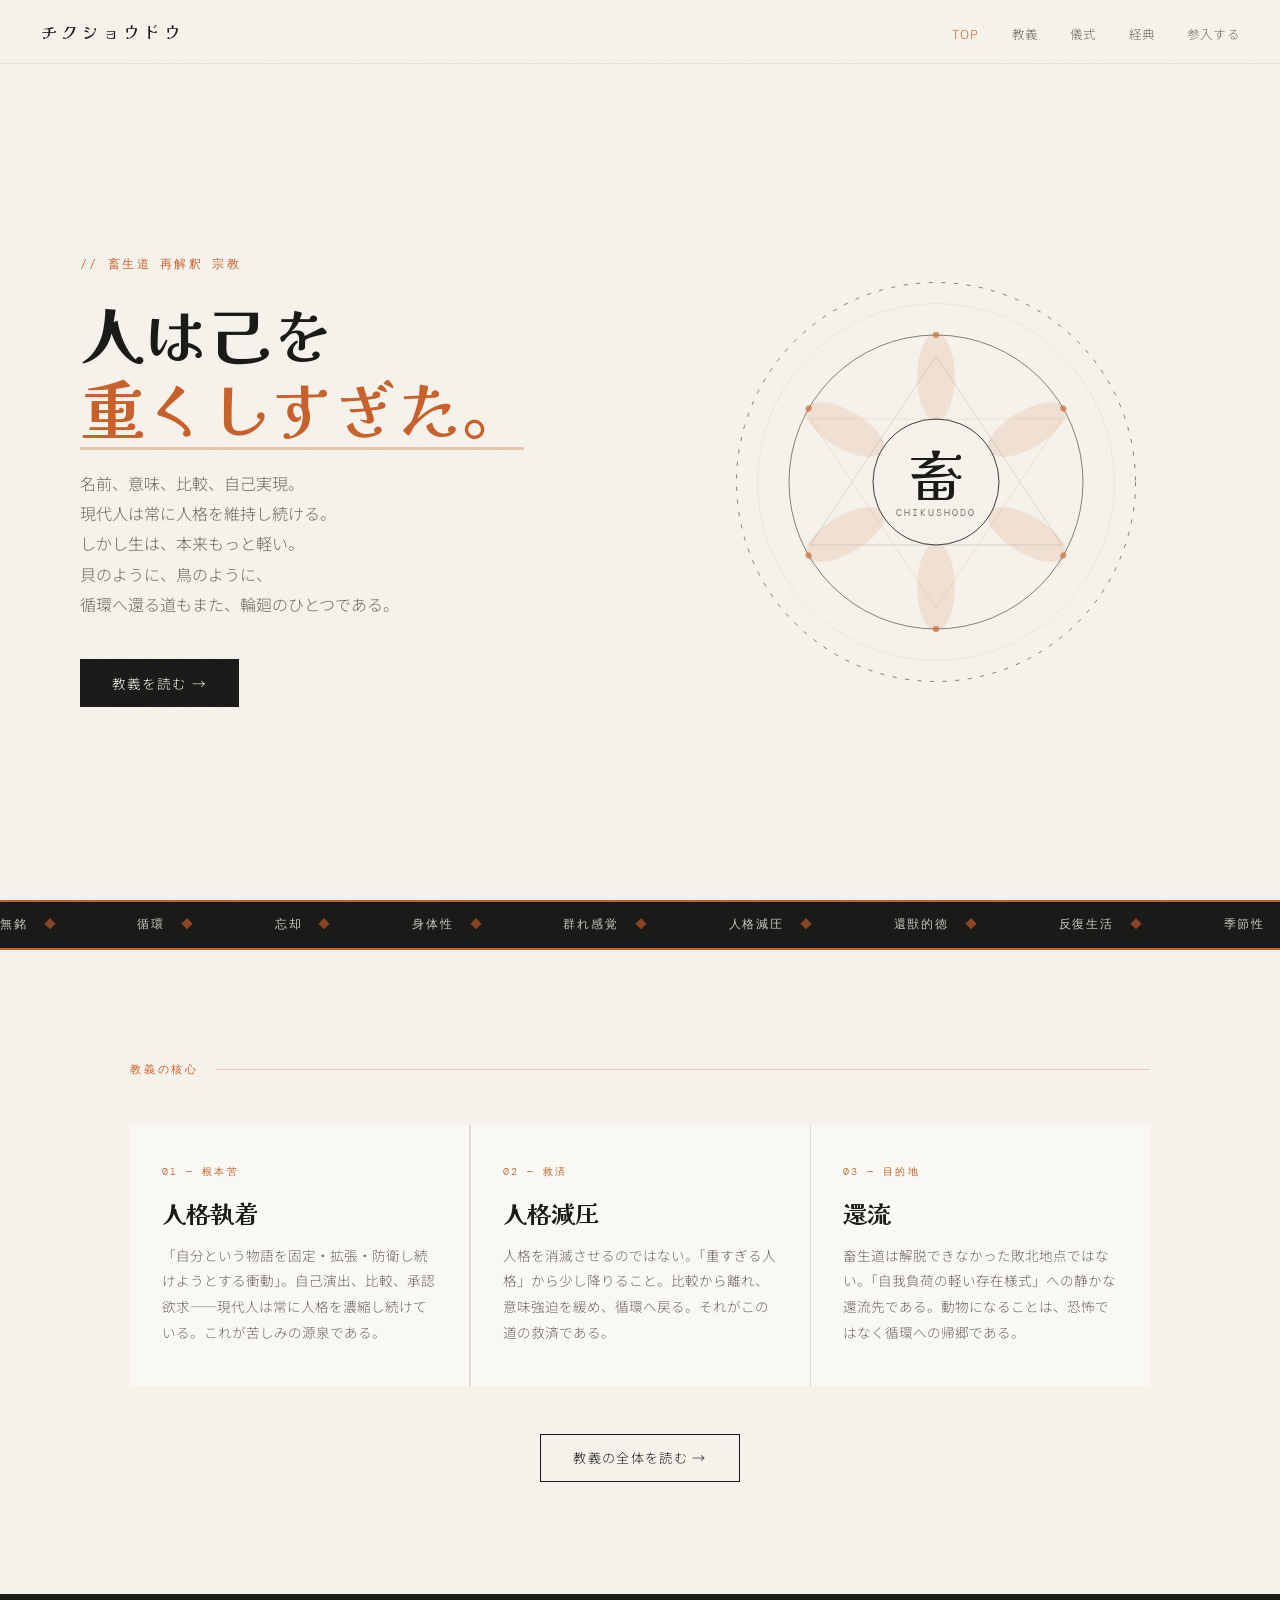
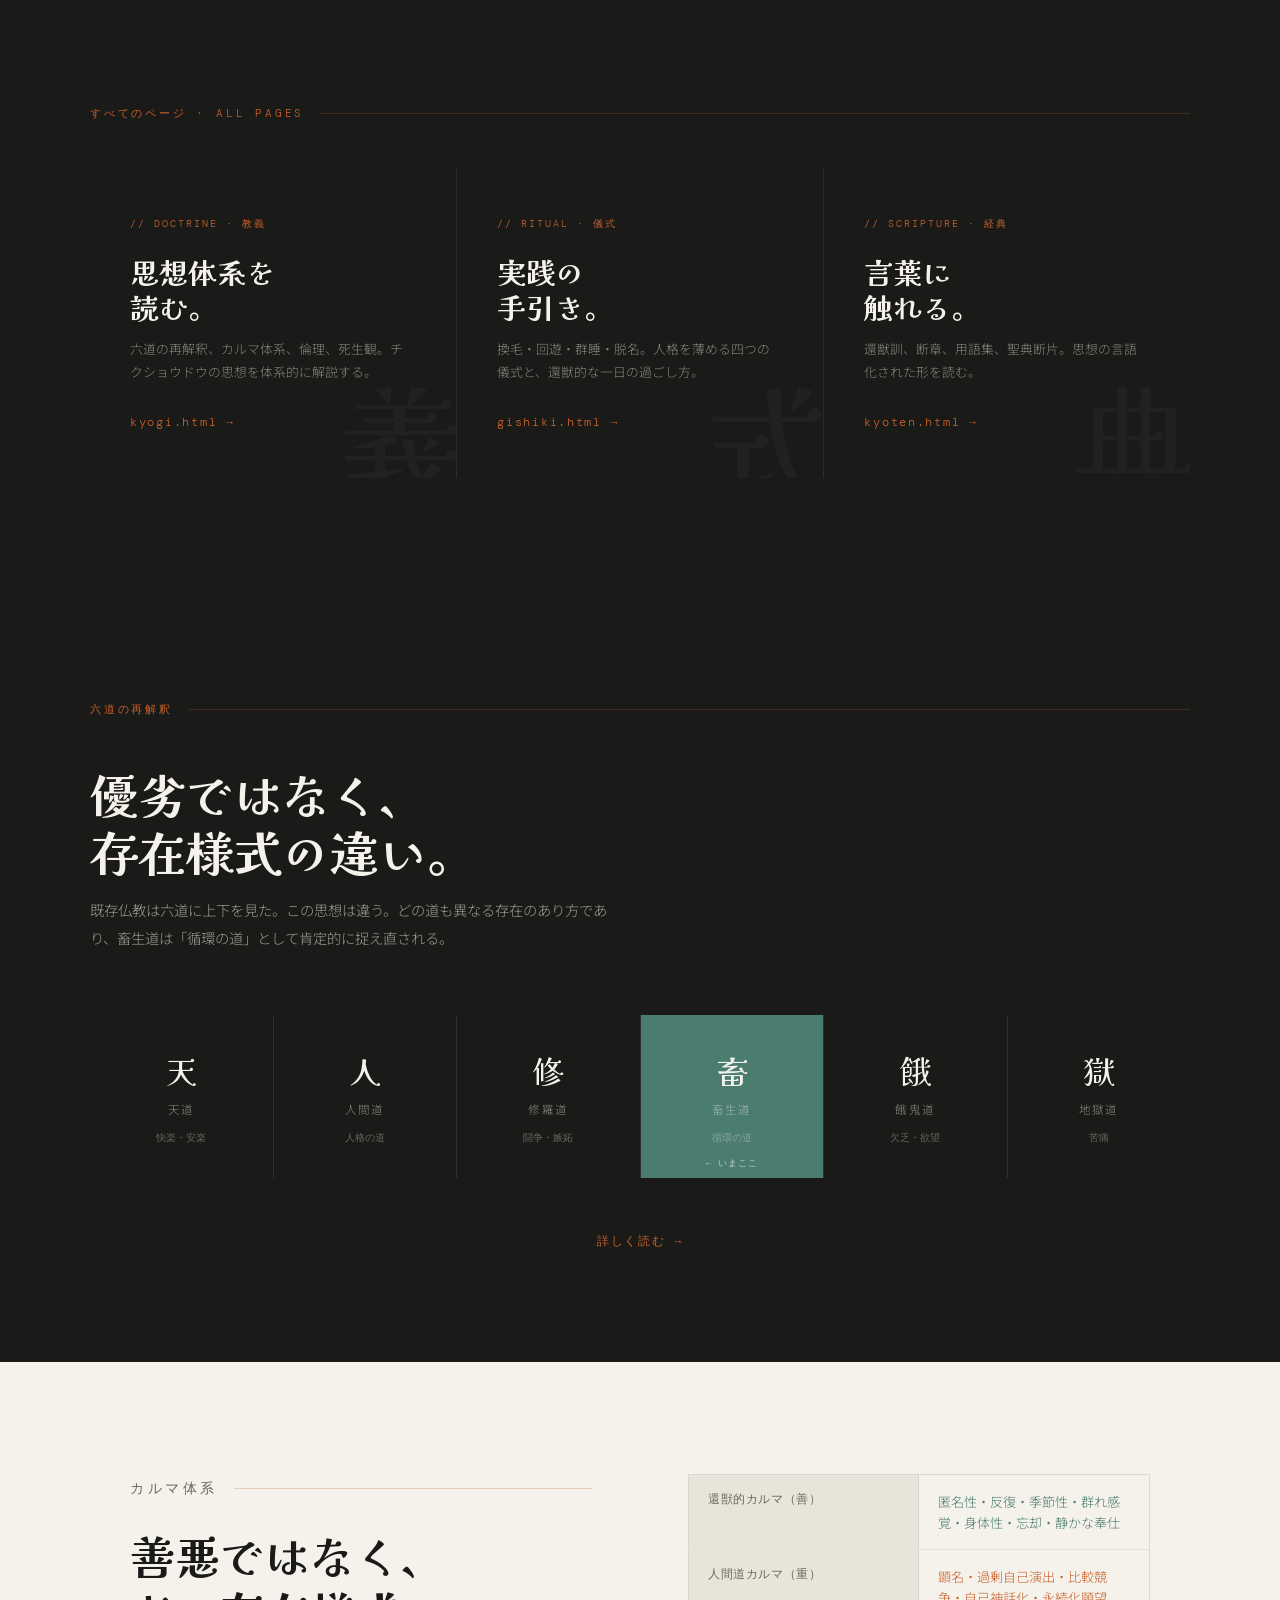
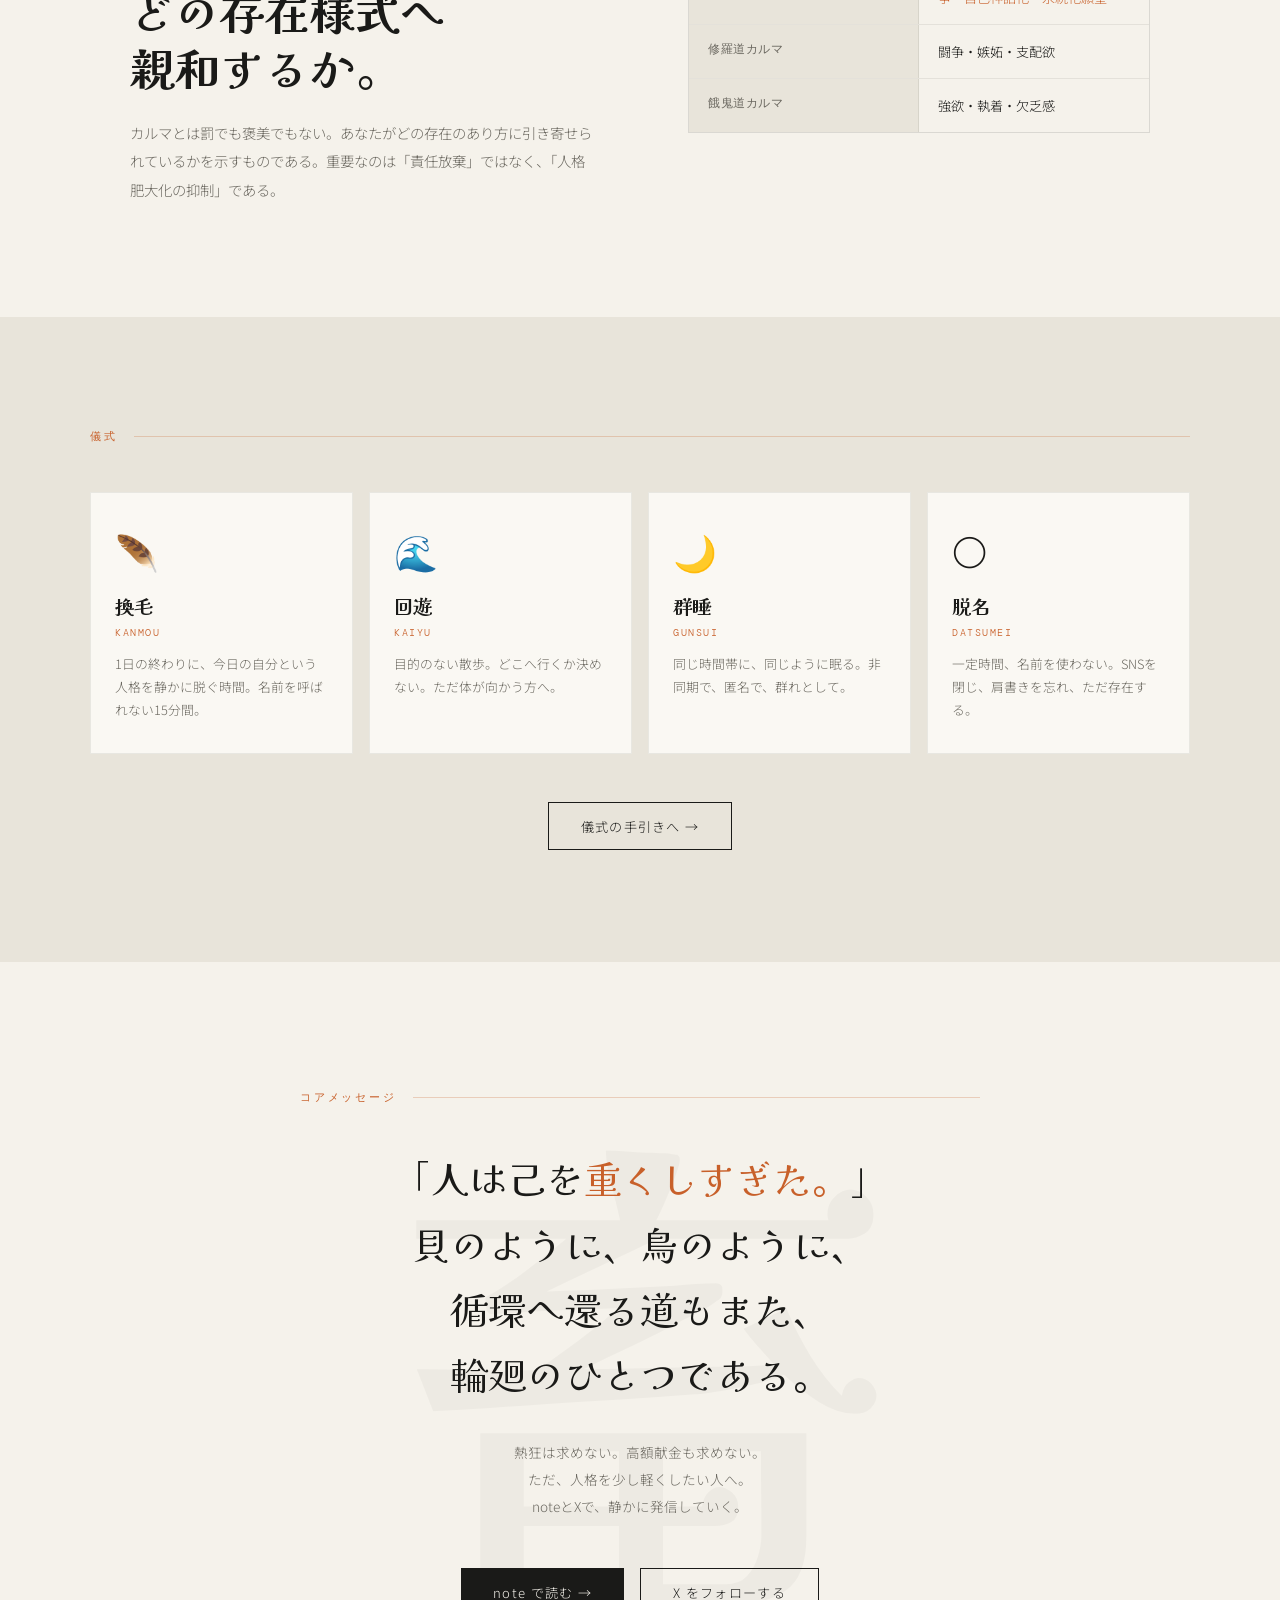
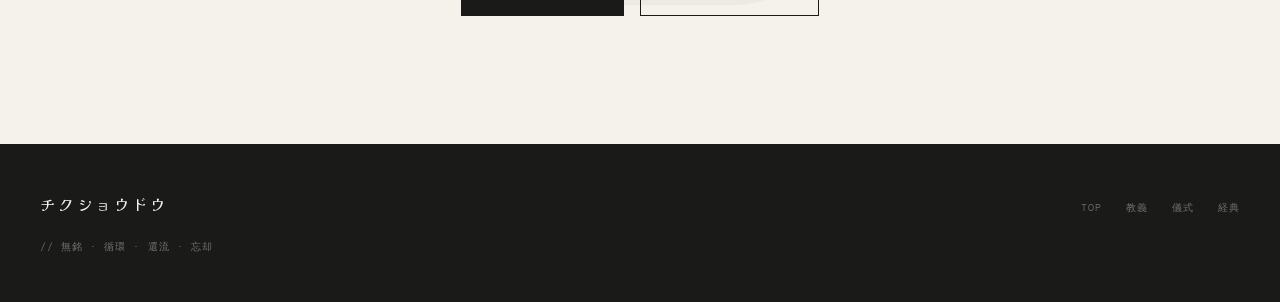
==== index.html @ 1e4af3cb "Add files via upload" ====
<!DOCTYPE html>
<html lang="ja">
<head>
<meta charset="UTF-8">
<meta name="viewport" content="width=device-width, initial-scale=1.0">
<title>チクショウドウ — 人格を、少し軽くする。</title>
<link href="https://fonts.googleapis.com/css2?family=Kaisei+Decol:wght@400;700&family=Noto+Sans+JP:wght@300;400;500&family=DM+Mono:ital@0;1&display=swap" rel="stylesheet">
<style>
  :root {
    --bg: #f5f2eb;
    --ink: #1a1a18;
    --muted: #6b6860;
    --accent: #c8602a;
    --accent2: #4a7c6f;
    --light: #e8e4da;
    --paper: #faf8f3;
  }

  * { margin: 0; padding: 0; box-sizing: border-box; }
  html { scroll-behavior: smooth; }
  body {
    background: var(--bg);
    color: var(--ink);
    font-family: 'Noto Sans JP', sans-serif;
    font-weight: 300;
    overflow-x: hidden;
  }
  body::before {
    content: '';
    position: fixed;
    inset: 0;
    background-image: url("data:image/svg+xml,%3Csvg viewBox='0 0 256 256' xmlns='http://www.w3.org/2000/svg'%3E%3Cfilter id='noise'%3E%3CfeTurbulence type='fractalNoise' baseFrequency='0.9' numOctaves='4' stitchTiles='stitch'/%3E%3C/filter%3E%3Crect width='100%25' height='100%25' filter='url(%23noise)' opacity='0.04'/%3E%3C/svg%3E");
    pointer-events: none;
    z-index: 1000;
    opacity: 0.4;
  }

  /* NAV */
  nav {
    position: fixed; top: 0; left: 0; right: 0; z-index: 100;
    padding: 1.2rem 2.5rem;
    display: flex; justify-content: space-between; align-items: center;
    background: rgba(245,242,235,0.88);
    backdrop-filter: blur(14px);
    border-bottom: 1px solid rgba(26,26,24,0.08);
  }
  .nav-logo { font-family:'Kaisei Decol',serif; font-size:1.1rem; letter-spacing:0.15em; color:var(--ink); text-decoration:none; }
  .nav-links { display:flex; gap:2rem; list-style:none; }
  .nav-links a { font-size:0.78rem; letter-spacing:0.1em; color:var(--muted); text-decoration:none; transition:color 0.2s; }
  .nav-links a:hover { color:var(--accent); }
  .nav-links a.active { color:var(--accent); }

  /* HERO */
  .hero {
    min-height: 100vh;
    display: grid;
    grid-template-columns: 1fr 1fr;
    align-items: center;
    padding: 8rem 2.5rem 4rem;
    gap: 4rem;
    max-width: 1200px;
    margin: 0 auto;
  }
  .hero-eyebrow {
    font-family:'DM Mono',monospace; font-size:0.72rem; letter-spacing:0.2em;
    color:var(--accent); margin-bottom:1.5rem;
    opacity:0; animation:fadeUp 0.8s 0.2s forwards;
  }
  .hero-title {
    font-family:'Kaisei Decol',serif;
    font-size:clamp(2.8rem,5vw,4.5rem);
    line-height:1.15; letter-spacing:-0.01em; margin-bottom:1.5rem;
    opacity:0; animation:fadeUp 0.8s 0.4s forwards;
  }
  .hero-title span { color:var(--accent); position:relative; }
  .hero-title span::after {
    content:''; position:absolute; bottom:2px; left:0; right:0;
    height:3px; background:var(--accent); opacity:0.3;
  }
  .hero-sub {
    font-size:1rem; line-height:1.9; color:var(--muted); margin-bottom:2.5rem;
    opacity:0; animation:fadeUp 0.8s 0.6s forwards;
  }
  .hero-cta {
    display:inline-flex; align-items:center; gap:0.6rem;
    padding:0.85rem 2rem; background:var(--ink); color:var(--bg);
    text-decoration:none; font-size:0.85rem; letter-spacing:0.08em;
    transition:background 0.2s,transform 0.2s;
    opacity:0; animation:fadeUp 0.8s 0.8s forwards;
  }
  .hero-cta:hover { background:var(--accent); transform:translateY(-2px); }

  .hero-right {
    display:flex; justify-content:center; align-items:center;
    opacity:0; animation:fadeIn 1.2s 0.5s forwards;
  }
  .mandala { width:min(420px,90vw); height:min(420px,90vw); position:relative; }
  .mandala svg { width:100%; height:100%; animation:rotateSlow 40s linear infinite; }
  .mandala-center {
    position:absolute; inset:0;
    display:flex; align-items:center; justify-content:center;
    flex-direction:column; gap:0.3rem;
  }
  .mandala-kanji { font-family:'Kaisei Decol',serif; font-size:3.5rem; color:var(--ink); line-height:1; }
  .mandala-sub { font-family:'DM Mono',monospace; font-size:0.65rem; letter-spacing:0.2em; color:var(--muted); }

  /* TICKER */
  .ticker-wrap {
    overflow:hidden; background:var(--ink); color:var(--bg);
    padding:0.9rem 0;
    border-top:2px solid var(--accent); border-bottom:2px solid var(--accent);
  }
  .ticker { display:flex; gap:4rem; animation:ticker 30s linear infinite; white-space:nowrap; }
  .ticker span { font-family:'DM Mono',monospace; font-size:0.75rem; letter-spacing:0.15em; opacity:0.8; flex-shrink:0; }
  .ticker-dot { color:var(--accent); margin:0 1rem; }

  /* SECTION LABEL */
  .section-label {
    font-family:'DM Mono',monospace; font-size:0.7rem; letter-spacing:0.25em;
    color:var(--accent); text-transform:uppercase; margin-bottom:3rem;
    display:flex; align-items:center; gap:1rem;
  }
  .section-label::after { content:''; flex:1; height:1px; background:var(--accent); opacity:0.25; }

  /* DOCTRINE */
  .section { padding:7rem 2.5rem; max-width:1100px; margin:0 auto; }
  .doctrine-grid {
    display:grid; grid-template-columns:repeat(3,1fr);
    gap:1.5px; background:rgba(26,26,24,0.1);
  }
  .doctrine-card { background:var(--paper); padding:2.5rem 2rem; transition:background 0.2s; }
  .doctrine-card:hover { background:var(--light); }
  .doctrine-num { font-family:'DM Mono',monospace; font-size:0.65rem; color:var(--accent); letter-spacing:0.2em; margin-bottom:1rem; }
  .doctrine-title { font-family:'Kaisei Decol',serif; font-size:1.5rem; margin-bottom:0.8rem; }
  .doctrine-body { font-size:0.85rem; line-height:1.9; color:var(--muted); }

  /* PAGE LINKS GRID */
  .pages-section { background:var(--ink); padding:7rem 2.5rem; }
  .pages-inner { max-width:1100px; margin:0 auto; }
  .pages-section .section-label { color:var(--accent); }
  .pages-section .section-label::after { background:var(--accent); }
  .pages-grid {
    display:grid; grid-template-columns:repeat(3,1fr);
    gap:1.5px; background:rgba(245,242,235,0.08);
  }
  .page-card {
    background:var(--ink); padding:3rem 2.5rem;
    text-decoration:none; color:var(--bg);
    display:flex; flex-direction:column; justify-content:space-between;
    min-height:280px; transition:background 0.2s; position:relative; overflow:hidden;
  }
  .page-card::before {
    content:attr(data-bg);
    position:absolute; right:-0.5rem; bottom:-1.5rem;
    font-family:'Kaisei Decol',serif; font-size:8rem;
    color:rgba(245,242,235,0.04); line-height:1; pointer-events:none;
  }
  .page-card:hover { background:#242422; }
  .pc-tag { font-family:'DM Mono',monospace; font-size:0.62rem; letter-spacing:0.2em; color:var(--accent); margin-bottom:1.5rem; }
  .pc-title { font-family:'Kaisei Decol',serif; font-size:1.8rem; line-height:1.2; margin-bottom:0.8rem; }
  .pc-desc { font-size:0.8rem; line-height:1.8; color:rgba(245,242,235,0.5); flex:1; }
  .pc-arrow { font-family:'DM Mono',monospace; font-size:0.72rem; letter-spacing:0.15em; color:var(--accent); margin-top:2rem; }

  /* SIX REALMS */
  .realms-section { background:var(--ink); padding:7rem 2.5rem; }
  .realms-inner { max-width:1100px; margin:0 auto; }
  .realms-section .section-label { color:var(--accent); }
  .realms-section .section-label::after { background:var(--accent); }
  .realms-title { font-family:'Kaisei Decol',serif; font-size:clamp(2rem,4vw,3rem); margin-bottom:1rem; color:var(--bg); line-height:1.2; }
  .realms-desc { font-size:0.9rem; line-height:1.9; color:rgba(245,242,235,0.6); max-width:520px; margin-bottom:4rem; }
  .realms-list {
    display:grid; grid-template-columns:repeat(6,1fr);
    gap:1px; background:rgba(245,242,235,0.1);
  }
  .realm-item {
    background:var(--ink); padding:2rem 1.2rem; text-align:center;
    transition:background 0.2s; position:relative; overflow:hidden;
  }
  .realm-item:hover { background:#2a2a28; }
  .realm-item.highlight { background:var(--accent2); }
  .realm-item.highlight::after {
    content:'← いまここ'; position:absolute; bottom:0.5rem; left:0; right:0;
    font-family:'DM Mono',monospace; font-size:0.55rem; letter-spacing:0.1em;
    color:rgba(245,242,235,0.7); text-align:center;
  }
  .realm-kanji { font-family:'Kaisei Decol',serif; font-size:2rem; display:block; margin-bottom:0.5rem; color:var(--bg); }
  .realm-name { font-size:0.72rem; letter-spacing:0.12em; color:rgba(245,242,235,0.5); display:block; margin-bottom:0.3rem; }
  .realm-note { font-family:'DM Mono',monospace; font-size:0.6rem; color:rgba(245,242,235,0.35); }

  /* KARMA */
  .karma-section { padding:7rem 2.5rem; max-width:1100px; margin:0 auto; display:grid; grid-template-columns:1fr 1fr; gap:6rem; align-items:start; }
  .karma-left h2 { font-family:'Kaisei Decol',serif; font-size:clamp(2rem,3.5vw,2.8rem); line-height:1.25; margin-bottom:1.5rem; }
  .karma-left p { font-size:0.9rem; line-height:2; color:var(--muted); }
  .karma-table { border:1px solid rgba(26,26,24,0.12); }
  .karma-row { display:grid; grid-template-columns:1fr 1fr; border-bottom:1px solid rgba(26,26,24,0.08); }
  .karma-row:last-child { border-bottom:none; }
  .karma-cell { padding:1rem 1.2rem; font-size:0.82rem; line-height:1.6; }
  .karma-cell:first-child { border-right:1px solid rgba(26,26,24,0.08); color:var(--muted); font-family:'DM Mono',monospace; font-size:0.72rem; letter-spacing:0.05em; background:var(--light); }
  .karma-cell.good { color:var(--accent2); }
  .karma-cell.bad { color:var(--accent); }

  /* RITUALS */
  .rituals-section { background:var(--light); padding:7rem 2.5rem; }
  .rituals-inner { max-width:1100px; margin:0 auto; }
  .ritual-cards { display:grid; grid-template-columns:repeat(4,1fr); gap:1rem; margin-top:3rem; }
  .ritual-card {
    background:var(--paper); padding:2rem 1.5rem;
    border:1px solid rgba(26,26,24,0.08);
    transition:transform 0.2s,box-shadow 0.2s;
    text-decoration:none; color:var(--ink); display:block;
  }
  .ritual-card:hover { transform:translateY(-4px); box-shadow:0 12px 32px rgba(26,26,24,0.08); }
  .ritual-icon { font-size:2.2rem; display:block; margin-bottom:1rem; }
  .ritual-name { font-family:'Kaisei Decol',serif; font-size:1.2rem; margin-bottom:0.4rem; }
  .ritual-yomi { font-family:'DM Mono',monospace; font-size:0.65rem; color:var(--accent); letter-spacing:0.15em; margin-bottom:0.8rem; }
  .ritual-desc { font-size:0.8rem; line-height:1.8; color:var(--muted); }

  /* MANIFESTO */
  .manifesto-section { padding:8rem 2.5rem; text-align:center; position:relative; overflow:hidden; }
  .manifesto-section::before {
    content:'畜'; position:absolute; font-family:'Kaisei Decol',serif;
    font-size:40vw; color:rgba(26,26,24,0.03);
    top:50%; left:50%; transform:translate(-50%,-50%);
    pointer-events:none; line-height:1;
  }
  .manifesto-inner { max-width:680px; margin:0 auto; position:relative; z-index:1; }
  .manifesto-quote { font-family:'Kaisei Decol',serif; font-size:clamp(1.5rem,3vw,2.5rem); line-height:1.7; margin-bottom:2rem; }
  .manifesto-quote em { color:var(--accent); font-style:normal; }
  .manifesto-sub { font-size:0.85rem; line-height:2; color:var(--muted); margin-bottom:3rem; }
  .manifesto-ctas { display:flex; gap:1rem; justify-content:center; flex-wrap:wrap; }
  .btn-primary { display:inline-flex; align-items:center; gap:0.5rem; padding:0.85rem 2rem; background:var(--ink); color:var(--bg); text-decoration:none; font-size:0.82rem; letter-spacing:0.1em; transition:background 0.2s,transform 0.15s; }
  .btn-primary:hover { background:var(--accent); transform:translateY(-2px); }
  .btn-secondary { display:inline-flex; align-items:center; gap:0.5rem; padding:0.85rem 2rem; border:1px solid var(--ink); color:var(--ink); text-decoration:none; font-size:0.82rem; letter-spacing:0.1em; transition:background 0.2s,color 0.2s; }
  .btn-secondary:hover { background:var(--ink); color:var(--bg); }

  /* FOOTER */
  footer {
    background:var(--ink); color:rgba(245,242,235,0.4);
    padding:3rem 2.5rem;
    display:flex; justify-content:space-between; align-items:center; flex-wrap:wrap; gap:1rem;
  }
  .footer-logo { font-family:'Kaisei Decol',serif; font-size:1rem; color:var(--bg); letter-spacing:0.15em; }
  .footer-nav { display:flex; gap:1.5rem; list-style:none; }
  .footer-nav a { font-family:'DM Mono',monospace; font-size:0.65rem; letter-spacing:0.1em; color:rgba(245,242,235,0.4); text-decoration:none; transition:color 0.2s; }
  .footer-nav a:hover { color:var(--accent); }
  .footer-copy { font-family:'DM Mono',monospace; font-size:0.65rem; letter-spacing:0.1em; width:100%; margin-top:0.5rem; }

  /* ANIMATIONS */
  @keyframes fadeUp { from{opacity:0;transform:translateY(20px)} to{opacity:1;transform:translateY(0)} }
  @keyframes fadeIn { from{opacity:0} to{opacity:1} }
  @keyframes rotateSlow { from{transform:rotate(0deg)} to{transform:rotate(360deg)} }
  @keyframes ticker { from{transform:translateX(0)} to{transform:translateX(-50%)} }

  /* RESPONSIVE */
  @media (max-width:900px) {
    .hero { grid-template-columns:1fr; padding-top:7rem; }
    .hero-right { display:none; }
    .doctrine-grid { grid-template-columns:1fr; }
    .pages-grid { grid-template-columns:1fr; }
    .realms-list { grid-template-columns:repeat(3,1fr); }
    .karma-section { grid-template-columns:1fr; gap:3rem; }
    .ritual-cards { grid-template-columns:repeat(2,1fr); }
  }
  @media (max-width:600px) {
    nav { padding:1rem 1.5rem; }
    .nav-links { display:none; }
    .section { padding:4rem 1.5rem; }
    .realms-list { grid-template-columns:repeat(2,1fr); }
    .ritual-cards { grid-template-columns:1fr; }
  }
</style>
</head>
<body>

<nav>
  <a href="index.html" class="nav-logo">チクショウドウ</a>
  <ul class="nav-links">
    <li><a href="index.html" class="active">TOP</a></li>
    <li><a href="kyogi.html">教義</a></li>
    <li><a href="gishiki.html">儀式</a></li>
    <li><a href="kyoten.html">経典</a></li>
    <li><a href="#join">参入する</a></li>
  </ul>
</nav>

<!-- HERO -->
<section class="hero">
  <div class="hero-left">
    <p class="hero-eyebrow">// 畜生道 再解釈 宗教</p>
    <h1 class="hero-title">人は己を<br><span>重くしすぎた。</span></h1>
    <p class="hero-sub">
      名前、意味、比較、自己実現。<br>
      現代人は常に人格を維持し続ける。<br>
      しかし生は、本来もっと軽い。<br>
      貝のように、鳥のように、<br>循環へ還る道もまた、輪廻のひとつである。
    </p>
    <a href="kyogi.html" class="hero-cta">教義を読む →</a>
  </div>
  <div class="hero-right">
    <div class="mandala">
      <svg viewBox="0 0 400 400" fill="none" xmlns="http://www.w3.org/2000/svg">
        <circle cx="200" cy="200" r="190" stroke="#1a1a18" stroke-width="0.5" stroke-dasharray="4 8"/>
        <circle cx="200" cy="200" r="170" stroke="#c8602a" stroke-width="0.3" opacity="0.3"/>
        <circle cx="200" cy="200" r="140" stroke="#1a1a18" stroke-width="0.5"/>
        <g opacity="0.12">
          <ellipse cx="200" cy="100" rx="18" ry="42" fill="#c8602a"/>
          <ellipse cx="200" cy="100" rx="18" ry="42" fill="#c8602a" transform="rotate(60 200 200)"/>
          <ellipse cx="200" cy="100" rx="18" ry="42" fill="#c8602a" transform="rotate(120 200 200)"/>
          <ellipse cx="200" cy="100" rx="18" ry="42" fill="#c8602a" transform="rotate(180 200 200)"/>
          <ellipse cx="200" cy="100" rx="18" ry="42" fill="#c8602a" transform="rotate(240 200 200)"/>
          <ellipse cx="200" cy="100" rx="18" ry="42" fill="#c8602a" transform="rotate(300 200 200)"/>
        </g>
        <polygon points="200,80 320,260 80,260" stroke="#1a1a18" stroke-width="0.6" fill="none" opacity="0.2"/>
        <polygon points="200,320 80,140 320,140" stroke="#c8602a" stroke-width="0.6" fill="none" opacity="0.2"/>
        <circle cx="200" cy="60" r="3" fill="#c8602a" opacity="0.6"/>
        <circle cx="200" cy="60" r="3" fill="#c8602a" opacity="0.6" transform="rotate(60 200 200)"/>
        <circle cx="200" cy="60" r="3" fill="#c8602a" opacity="0.6" transform="rotate(120 200 200)"/>
        <circle cx="200" cy="60" r="3" fill="#c8602a" opacity="0.6" transform="rotate(180 200 200)"/>
        <circle cx="200" cy="60" r="3" fill="#c8602a" opacity="0.6" transform="rotate(240 200 200)"/>
        <circle cx="200" cy="60" r="3" fill="#c8602a" opacity="0.6" transform="rotate(300 200 200)"/>
        <circle cx="200" cy="200" r="60" stroke="#1a1a18" stroke-width="0.8" fill="rgba(245,242,235,0.9)"/>
      </svg>
      <div class="mandala-center">
        <span class="mandala-kanji">畜</span>
        <span class="mandala-sub">CHIKUSHODO</span>
      </div>
    </div>
  </div>
</section>

<!-- TICKER -->
<div class="ticker-wrap">
  <div class="ticker">
    <span>無銘<span class="ticker-dot">◆</span></span>
    <span>循環<span class="ticker-dot">◆</span></span>
    <span>忘却<span class="ticker-dot">◆</span></span>
    <span>身体性<span class="ticker-dot">◆</span></span>
    <span>群れ感覚<span class="ticker-dot">◆</span></span>
    <span>人格減圧<span class="ticker-dot">◆</span></span>
    <span>還獣的徳<span class="ticker-dot">◆</span></span>
    <span>反復生活<span class="ticker-dot">◆</span></span>
    <span>季節性<span class="ticker-dot">◆</span></span>
    <span>静かな奉仕<span class="ticker-dot">◆</span></span>
    <span>無銘<span class="ticker-dot">◆</span></span>
    <span>循環<span class="ticker-dot">◆</span></span>
    <span>忘却<span class="ticker-dot">◆</span></span>
    <span>身体性<span class="ticker-dot">◆</span></span>
    <span>群れ感覚<span class="ticker-dot">◆</span></span>
    <span>人格減圧<span class="ticker-dot">◆</span></span>
    <span>還獣的徳<span class="ticker-dot">◆</span></span>
    <span>反復生活<span class="ticker-dot">◆</span></span>
    <span>季節性<span class="ticker-dot">◆</span></span>
    <span>静かな奉仕<span class="ticker-dot">◆</span></span>
  </div>
</div>

<!-- DOCTRINE OVERVIEW -->
<section id="doctrine" class="section">
  <p class="section-label">教義の核心</p>
  <div class="doctrine-grid">
    <div class="doctrine-card">
      <p class="doctrine-num">01 — 根本苦</p>
      <h3 class="doctrine-title">人格執着</h3>
      <p class="doctrine-body">「自分という物語を固定・拡張・防衛し続けようとする衝動」。自己演出、比較、承認欲求——現代人は常に人格を濃縮し続けている。これが苦しみの源泉である。</p>
    </div>
    <div class="doctrine-card">
      <p class="doctrine-num">02 — 救済</p>
      <h3 class="doctrine-title">人格減圧</h3>
      <p class="doctrine-body">人格を消滅させるのではない。「重すぎる人格」から少し降りること。比較から離れ、意味強迫を緩め、循環へ戻る。それがこの道の救済である。</p>
    </div>
    <div class="doctrine-card">
      <p class="doctrine-num">03 — 目的地</p>
      <h3 class="doctrine-title">還流</h3>
      <p class="doctrine-body">畜生道は解脱できなかった敗北地点ではない。「自我負荷の軽い存在様式」への静かな還流先である。動物になることは、恐怖ではなく循環への帰郷である。</p>
    </div>
  </div>
  <div style="text-align:center; margin-top:3rem;">
    <a href="kyogi.html" class="btn-secondary">教義の全体を読む →</a>
  </div>
</section>

<!-- PAGE LINKS -->
<section class="pages-section">
  <div class="pages-inner">
    <p class="section-label">すべてのページ · All Pages</p>
    <div class="pages-grid">
      <a href="kyogi.html" class="page-card" data-bg="義">
        <div>
          <p class="pc-tag">// DOCTRINE · 教義</p>
          <h2 class="pc-title">思想体系を<br>読む。</h2>
        </div>
        <p class="pc-desc">六道の再解釈、カルマ体系、倫理、死生観。チクショウドウの思想を体系的に解説する。</p>
        <p class="pc-arrow">kyogi.html →</p>
      </a>
      <a href="gishiki.html" class="page-card" data-bg="式">
        <div>
          <p class="pc-tag">// RITUAL · 儀式</p>
          <h2 class="pc-title">実践の<br>手引き。</h2>
        </div>
        <p class="pc-desc">換毛・回遊・群睡・脱名。人格を薄める四つの儀式と、還獣的な一日の過ごし方。</p>
        <p class="pc-arrow">gishiki.html →</p>
      </a>
      <a href="kyoten.html" class="page-card" data-bg="典">
        <div>
          <p class="pc-tag">// SCRIPTURE · 経典</p>
          <h2 class="pc-title">言葉に<br>触れる。</h2>
        </div>
        <p class="pc-desc">還獣訓、断章、用語集、聖典断片。思想の言語化された形を読む。</p>
        <p class="pc-arrow">kyoten.html →</p>
      </a>
    </div>
  </div>
</section>

<!-- SIX REALMS -->
<section id="realms" class="realms-section">
  <div class="realms-inner">
    <p class="section-label">六道の再解釈</p>
    <h2 class="realms-title">優劣ではなく、<br>存在様式の違い。</h2>
    <p class="realms-desc">既存仏教は六道に上下を見た。この思想は違う。どの道も異なる存在のあり方であり、畜生道は「循環の道」として肯定的に捉え直される。</p>
    <div class="realms-list">
      <div class="realm-item">
        <span class="realm-kanji">天</span>
        <span class="realm-name">天道</span>
        <span class="realm-note">快楽・安楽</span>
      </div>
      <div class="realm-item">
        <span class="realm-kanji">人</span>
        <span class="realm-name">人間道</span>
        <span class="realm-note">人格の道</span>
      </div>
      <div class="realm-item">
        <span class="realm-kanji">修</span>
        <span class="realm-name">修羅道</span>
        <span class="realm-note">闘争・嫉妬</span>
      </div>
      <div class="realm-item highlight">
        <span class="realm-kanji">畜</span>
        <span class="realm-name">畜生道</span>
        <span class="realm-note">循環の道</span>
      </div>
      <div class="realm-item">
        <span class="realm-kanji">餓</span>
        <span class="realm-name">餓鬼道</span>
        <span class="realm-note">欠乏・欲望</span>
      </div>
      <div class="realm-item">
        <span class="realm-kanji">獄</span>
        <span class="realm-name">地獄道</span>
        <span class="realm-note">苦痛</span>
      </div>
    </div>
    <div style="text-align:center; margin-top:3rem;">
      <a href="kyogi.html#realms" style="font-family:'DM Mono',monospace; font-size:0.72rem; letter-spacing:0.15em; color:var(--accent); text-decoration:none;">詳しく読む →</a>
    </div>
  </div>
</section>

<!-- KARMA -->
<section id="karma" class="karma-section">
  <div class="karma-left">
    <p class="section-label" style="margin-bottom:1.5rem;">カルマ体系</p>
    <h2>善悪ではなく、<br>どの存在様式へ<br>親和するか。</h2>
    <p style="margin-top:1.5rem;">カルマとは罰でも褒美でもない。あなたがどの存在のあり方に引き寄せられているかを示すものである。重要なのは「責任放棄」ではなく、「人格肥大化の抑制」である。</p>
  </div>
  <div>
    <div class="karma-table">
      <div class="karma-row">
        <div class="karma-cell">還獣的カルマ（善）</div>
        <div class="karma-cell good">匿名性・反復・季節性・群れ感覚・身体性・忘却・静かな奉仕</div>
      </div>
      <div class="karma-row">
        <div class="karma-cell">人間道カルマ（重）</div>
        <div class="karma-cell bad">顕名・過剰自己演出・比較競争・自己神話化・永続化願望</div>
      </div>
      <div class="karma-row">
        <div class="karma-cell">修羅道カルマ</div>
        <div class="karma-cell">闘争・嫉妬・支配欲</div>
      </div>
      <div class="karma-row">
        <div class="karma-cell">餓鬼道カルマ</div>
        <div class="karma-cell">強欲・執着・欠乏感</div>
      </div>
    </div>
  </div>
</section>

<!-- RITUALS -->
<section id="rituals" class="rituals-section">
  <div class="rituals-inner">
    <p class="section-label">儀式</p>
    <div class="ritual-cards">
      <a href="gishiki.html#kanmou" class="ritual-card">
        <span class="ritual-icon">🪶</span>
        <h3 class="ritual-name">換毛</h3>
        <p class="ritual-yomi">KANMOU</p>
        <p class="ritual-desc">1日の終わりに、今日の自分という人格を静かに脱ぐ時間。名前を呼ばれない15分間。</p>
      </a>
      <a href="gishiki.html#kaiyu" class="ritual-card">
        <span class="ritual-icon">🌊</span>
        <h3 class="ritual-name">回遊</h3>
        <p class="ritual-yomi">KAIYU</p>
        <p class="ritual-desc">目的のない散歩。どこへ行くか決めない。ただ体が向かう方へ。</p>
      </a>
      <a href="gishiki.html#gunsui" class="ritual-card">
        <span class="ritual-icon">🌙</span>
        <h3 class="ritual-name">群睡</h3>
        <p class="ritual-yomi">GUNSUI</p>
        <p class="ritual-desc">同じ時間帯に、同じように眠る。非同期で、匿名で、群れとして。</p>
      </a>
      <a href="gishiki.html#datsumei" class="ritual-card">
        <span class="ritual-icon">〇</span>
        <h3 class="ritual-name">脱名</h3>
        <p class="ritual-yomi">DATSUMEI</p>
        <p class="ritual-desc">一定時間、名前を使わない。SNSを閉じ、肩書きを忘れ、ただ存在する。</p>
      </a>
    </div>
    <div style="text-align:center; margin-top:3rem;">
      <a href="gishiki.html" class="btn-secondary">儀式の手引きへ →</a>
    </div>
  </div>
</section>

<!-- MANIFESTO / JOIN -->
<section id="join" class="manifesto-section">
  <div class="manifesto-inner">
    <p class="section-label" style="justify-content:center; margin-bottom:2.5rem;">コアメッセージ</p>
    <blockquote class="manifesto-quote">
      「人は己を<em>重くしすぎた。</em>」<br>
      貝のように、鳥のように、<br>
      循環へ還る道もまた、<br>
      輪廻のひとつである。
    </blockquote>
    <p class="manifesto-sub">
      熱狂は求めない。高額献金も求めない。<br>
      ただ、人格を少し軽くしたい人へ。<br>
      noteとXで、静かに発信していく。
    </p>
    <div class="manifesto-ctas">
      <a href="https://note.com" class="btn-primary" target="_blank">note で読む →</a>
      <a href="https://x.com" class="btn-secondary" target="_blank">X をフォローする</a>
    </div>
  </div>
</section>

<footer>
  <span class="footer-logo">チクショウドウ</span>
  <ul class="footer-nav">
    <li><a href="index.html">TOP</a></li>
    <li><a href="kyogi.html">教義</a></li>
    <li><a href="gishiki.html">儀式</a></li>
    <li><a href="kyoten.html">経典</a></li>
  </ul>
  <span class="footer-copy">// 無銘 · 循環 · 還流 · 忘却</span>
</footer>

</body>
</html>
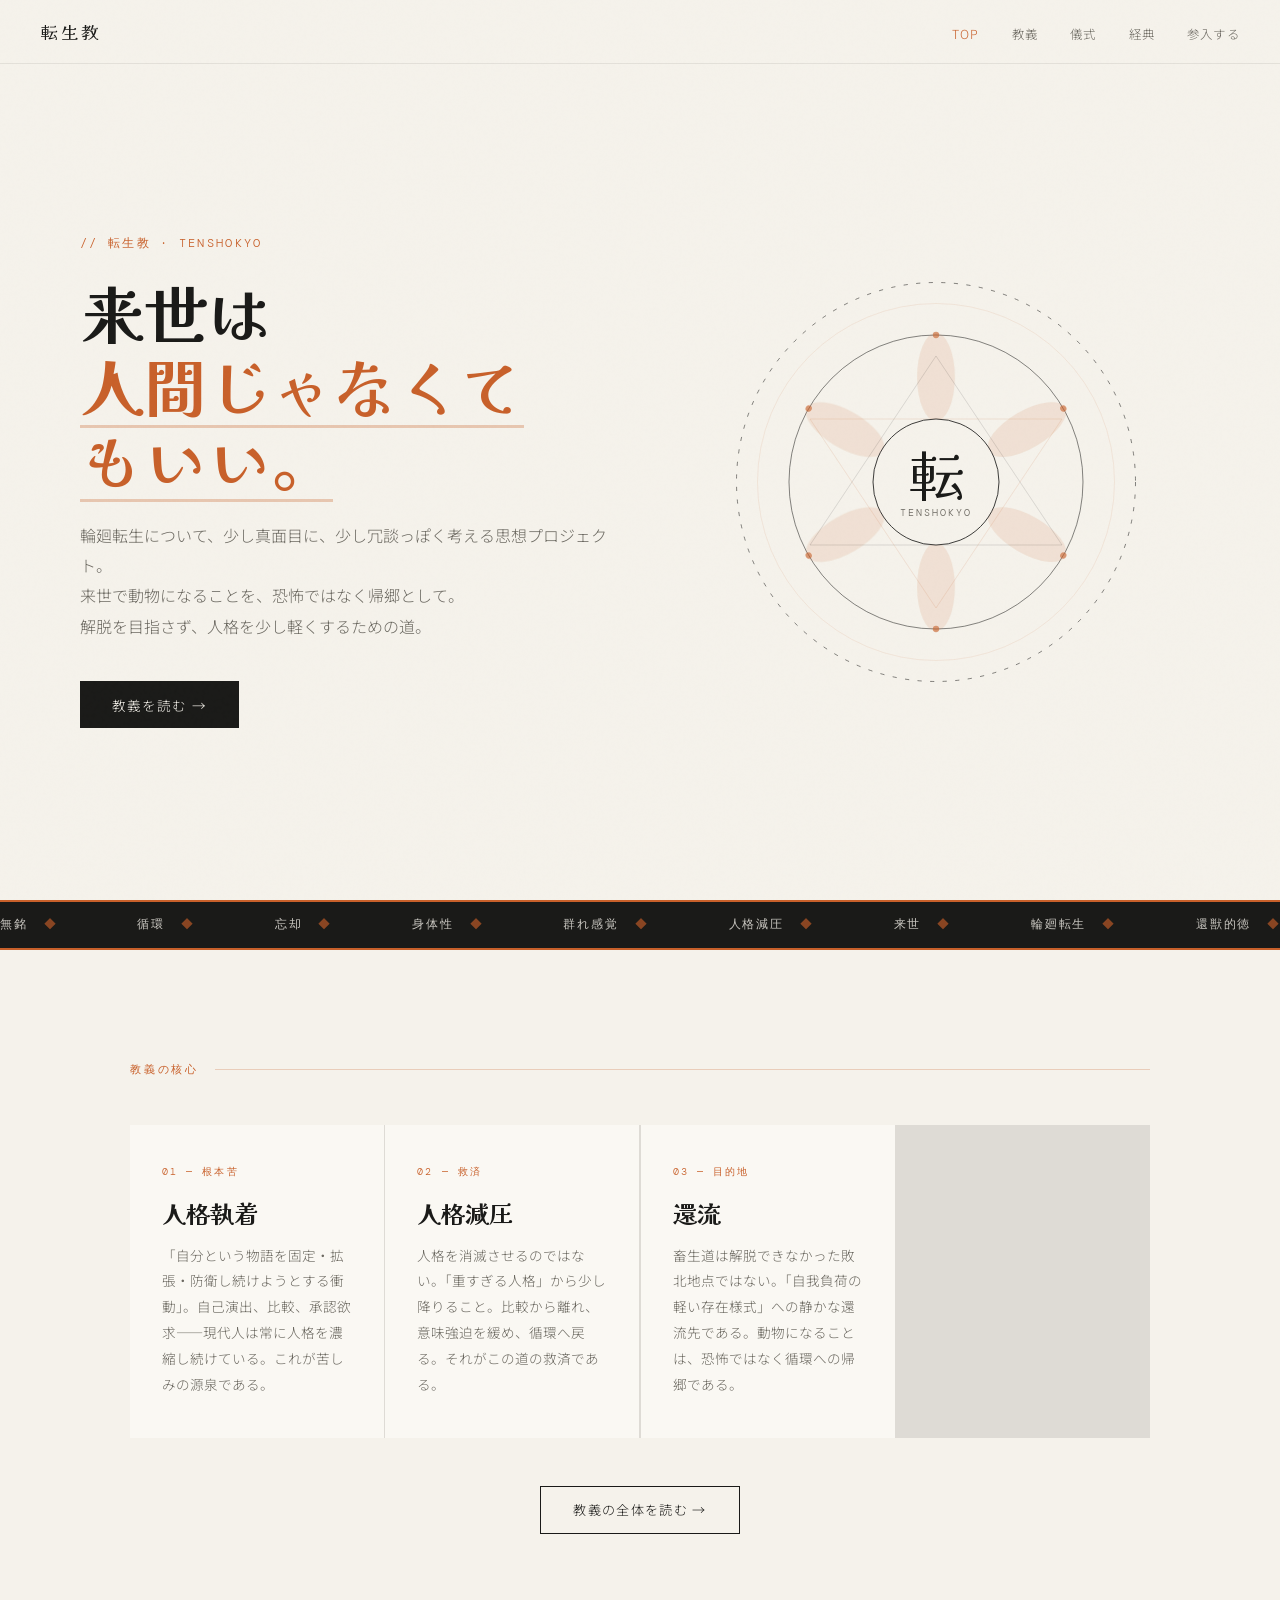
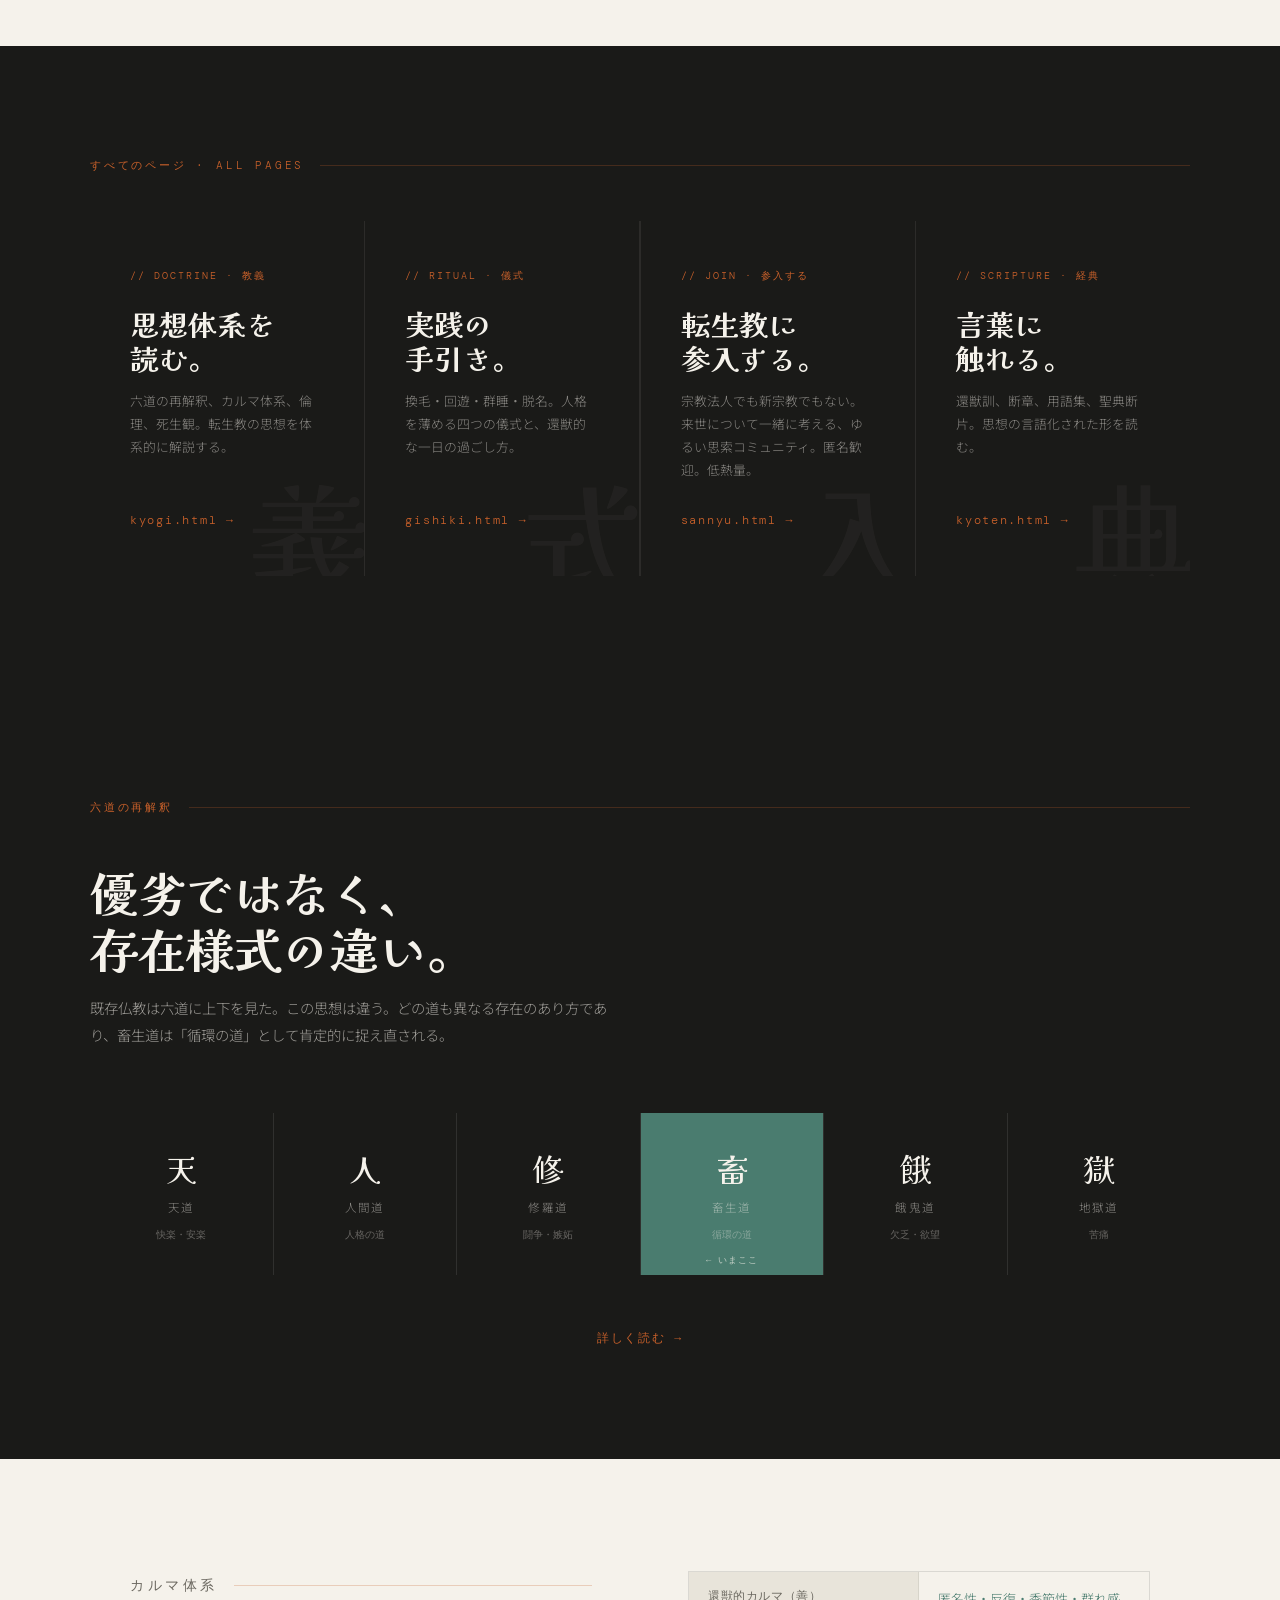
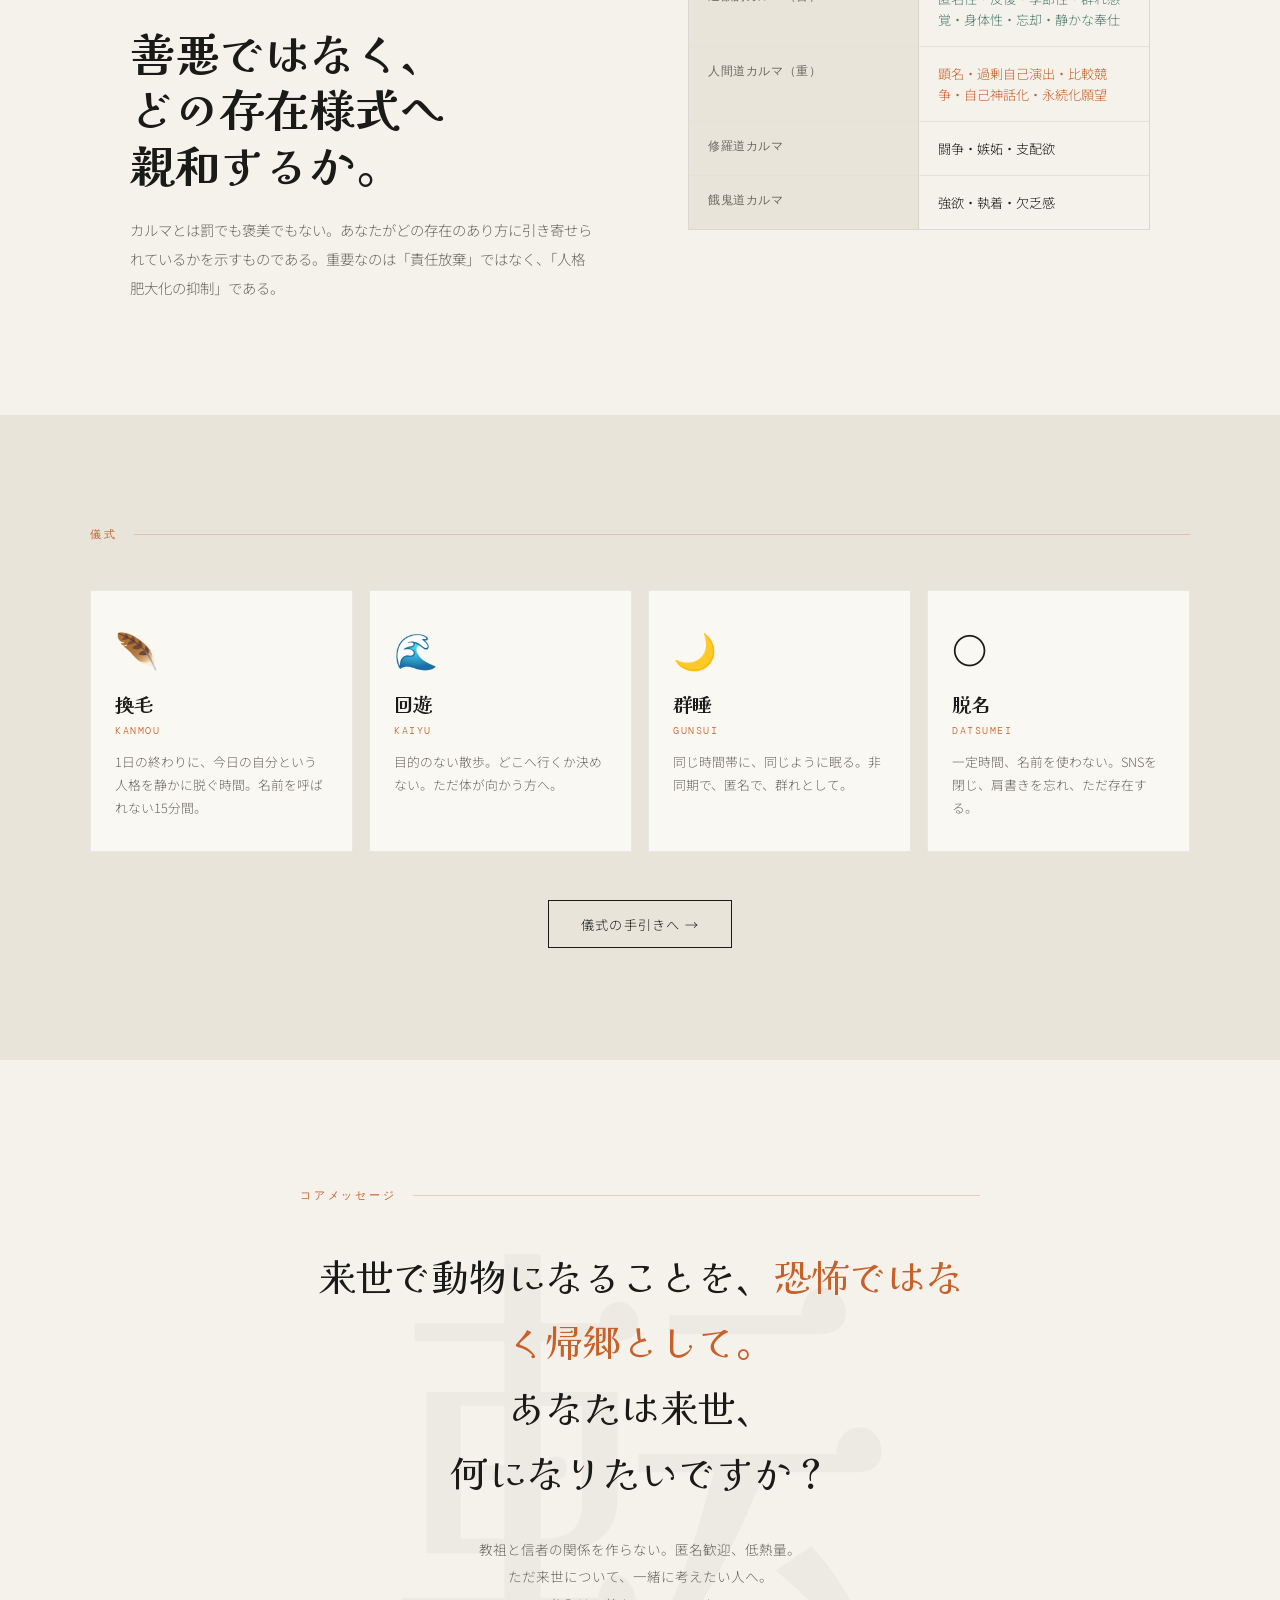
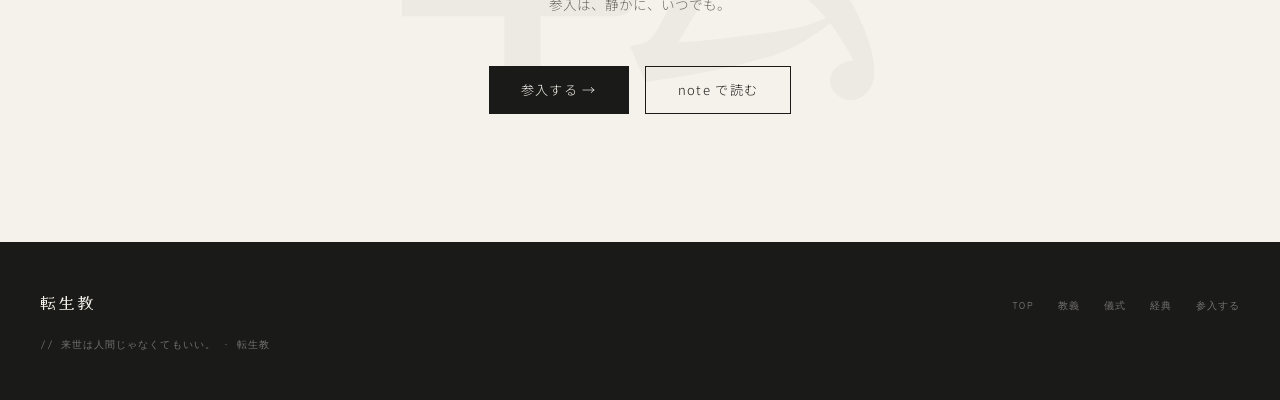
==== commit ebbc99cc: "Add files via upload" ====
--- a/index.html
+++ b/index.html
@@ -3,7 +3,7 @@
 <head>
 <meta charset="UTF-8">
 <meta name="viewport" content="width=device-width, initial-scale=1.0">
-<title>チクショウドウ — 人格を、少し軽くする。</title>
+<title>転生教 — 来世は人間じゃなくてもいい。</title>
 <link href="https://fonts.googleapis.com/css2?family=Kaisei+Decol:wght@400;700&family=Noto+Sans+JP:wght@300;400;500&family=DM+Mono:ital@0;1&display=swap" rel="stylesheet">
 <style>
   :root {
@@ -125,7 +125,7 @@
   /* DOCTRINE */
   .section { padding:7rem 2.5rem; max-width:1100px; margin:0 auto; }
   .doctrine-grid {
-    display:grid; grid-template-columns:repeat(3,1fr);
+    display:grid; grid-template-columns:repeat(4,1fr);
     gap:1.5px; background:rgba(26,26,24,0.1);
   }
   .doctrine-card { background:var(--paper); padding:2.5rem 2rem; transition:background 0.2s; }
@@ -140,7 +140,7 @@
   .pages-section .section-label { color:var(--accent); }
   .pages-section .section-label::after { background:var(--accent); }
   .pages-grid {
-    display:grid; grid-template-columns:repeat(3,1fr);
+    display:grid; grid-template-columns:repeat(4,1fr);
     gap:1.5px; background:rgba(245,242,235,0.08);
   }
   .page-card {
@@ -218,7 +218,7 @@
   /* MANIFESTO */
   .manifesto-section { padding:8rem 2.5rem; text-align:center; position:relative; overflow:hidden; }
   .manifesto-section::before {
-    content:'畜'; position:absolute; font-family:'Kaisei Decol',serif;
+    content:'転'; position:absolute; font-family:'Kaisei Decol',serif;
     font-size:40vw; color:rgba(26,26,24,0.03);
     top:50%; left:50%; transform:translate(-50%,-50%);
     pointer-events:none; line-height:1;
@@ -239,7 +239,7 @@
     padding:3rem 2.5rem;
     display:flex; justify-content:space-between; align-items:center; flex-wrap:wrap; gap:1rem;
   }
-  .footer-logo { font-family:'Kaisei Decol',serif; font-size:1rem; color:var(--bg); letter-spacing:0.15em; }
+  .footer-logo { text-decoration:none; font-family:'Kaisei Decol',serif; font-size:1rem; color:var(--bg); letter-spacing:0.15em; }
   .footer-nav { display:flex; gap:1.5rem; list-style:none; }
   .footer-nav a { font-family:'DM Mono',monospace; font-size:0.65rem; letter-spacing:0.1em; color:rgba(245,242,235,0.4); text-decoration:none; transition:color 0.2s; }
   .footer-nav a:hover { color:var(--accent); }
@@ -273,26 +273,25 @@
 <body>
 
 <nav>
-  <a href="index.html" class="nav-logo">チクショウドウ</a>
+  <a href="index.html" class="nav-logo">転生教</a>
   <ul class="nav-links">
     <li><a href="index.html" class="active">TOP</a></li>
     <li><a href="kyogi.html">教義</a></li>
     <li><a href="gishiki.html">儀式</a></li>
     <li><a href="kyoten.html">経典</a></li>
-    <li><a href="#join">参入する</a></li>
+    <li><a href="sannyu.html">参入する</a></li>
   </ul>
 </nav>
 
 <!-- HERO -->
 <section class="hero">
   <div class="hero-left">
-    <p class="hero-eyebrow">// 畜生道 再解釈 宗教</p>
-    <h1 class="hero-title">人は己を<br><span>重くしすぎた。</span></h1>
+    <p class="hero-eyebrow">// 転生教 · TENSHOKYO</p>
+    <h1 class="hero-title">来世は<br><span>人間じゃなくて</span><br><span>もいい。</span></h1>
     <p class="hero-sub">
-      名前、意味、比較、自己実現。<br>
-      現代人は常に人格を維持し続ける。<br>
-      しかし生は、本来もっと軽い。<br>
-      貝のように、鳥のように、<br>循環へ還る道もまた、輪廻のひとつである。
+      輪廻転生について、少し真面目に、少し冗談っぽく考える思想プロジェクト。<br>
+      来世で動物になることを、恐怖ではなく帰郷として。<br>
+      解脱を目指さず、人格を少し軽くするための道。
     </p>
     <a href="kyogi.html" class="hero-cta">教義を読む →</a>
   </div>
@@ -321,8 +320,8 @@
         <circle cx="200" cy="200" r="60" stroke="#1a1a18" stroke-width="0.8" fill="rgba(245,242,235,0.9)"/>
       </svg>
       <div class="mandala-center">
-        <span class="mandala-kanji">畜</span>
-        <span class="mandala-sub">CHIKUSHODO</span>
+        <span class="mandala-kanji">転</span>
+        <span class="mandala-sub">TENSHOKYO</span>
       </div>
     </div>
   </div>
@@ -337,6 +336,8 @@
     <span>身体性<span class="ticker-dot">◆</span></span>
     <span>群れ感覚<span class="ticker-dot">◆</span></span>
     <span>人格減圧<span class="ticker-dot">◆</span></span>
+    <span>来世<span class="ticker-dot">◆</span></span>
+    <span>輪廻転生<span class="ticker-dot">◆</span></span>
     <span>還獣的徳<span class="ticker-dot">◆</span></span>
     <span>反復生活<span class="ticker-dot">◆</span></span>
     <span>季節性<span class="ticker-dot">◆</span></span>
@@ -347,6 +348,8 @@
     <span>身体性<span class="ticker-dot">◆</span></span>
     <span>群れ感覚<span class="ticker-dot">◆</span></span>
     <span>人格減圧<span class="ticker-dot">◆</span></span>
+    <span>来世<span class="ticker-dot">◆</span></span>
+    <span>輪廻転生<span class="ticker-dot">◆</span></span>
     <span>還獣的徳<span class="ticker-dot">◆</span></span>
     <span>反復生活<span class="ticker-dot">◆</span></span>
     <span>季節性<span class="ticker-dot">◆</span></span>
@@ -389,7 +392,7 @@
           <p class="pc-tag">// DOCTRINE · 教義</p>
           <h2 class="pc-title">思想体系を<br>読む。</h2>
         </div>
-        <p class="pc-desc">六道の再解釈、カルマ体系、倫理、死生観。チクショウドウの思想を体系的に解説する。</p>
+        <p class="pc-desc">六道の再解釈、カルマ体系、倫理、死生観。転生教の思想を体系的に解説する。</p>
         <p class="pc-arrow">kyogi.html →</p>
       </a>
       <a href="gishiki.html" class="page-card" data-bg="式">
@@ -399,6 +402,14 @@
         </div>
         <p class="pc-desc">換毛・回遊・群睡・脱名。人格を薄める四つの儀式と、還獣的な一日の過ごし方。</p>
         <p class="pc-arrow">gishiki.html →</p>
+      </a>
+      <a href="sannyu.html" class="page-card" data-bg="入">
+        <div>
+          <p class="pc-tag">// JOIN · 参入する</p>
+          <h2 class="pc-title">転生教に<br>参入する。</h2>
+        </div>
+        <p class="pc-desc">宗教法人でも新宗教でもない。来世について一緒に考える、ゆるい思索コミュニティ。匿名歓迎。低熱量。</p>
+        <p class="pc-arrow">sannyu.html →</p>
       </a>
       <a href="kyoten.html" class="page-card" data-bg="典">
         <div>
@@ -526,32 +537,32 @@
   <div class="manifesto-inner">
     <p class="section-label" style="justify-content:center; margin-bottom:2.5rem;">コアメッセージ</p>
     <blockquote class="manifesto-quote">
-      「人は己を<em>重くしすぎた。</em>」<br>
-      貝のように、鳥のように、<br>
-      循環へ還る道もまた、<br>
-      輪廻のひとつである。
+      来世で動物になることを、<em>恐怖ではなく帰郷として。</em><br>
+      あなたは来世、<br>
+      何になりたいですか？
     </blockquote>
     <p class="manifesto-sub">
-      熱狂は求めない。高額献金も求めない。<br>
-      ただ、人格を少し軽くしたい人へ。<br>
-      noteとXで、静かに発信していく。
+      教祖と信者の関係を作らない。匿名歓迎、低熱量。<br>
+      ただ来世について、一緒に考えたい人へ。<br>
+      参入は、静かに、いつでも。
     </p>
     <div class="manifesto-ctas">
-      <a href="https://note.com" class="btn-primary" target="_blank">note で読む →</a>
-      <a href="https://x.com" class="btn-secondary" target="_blank">X をフォローする</a>
+      <a href="sannyu.html" class="btn-primary">参入する →</a>
+      <a href="https://note.com" class="btn-secondary" target="_blank">note で読む</a>
     </div>
   </div>
 </section>
 
 <footer>
-  <span class="footer-logo">チクショウドウ</span>
+  <a href="index.html" class="footer-logo">転生教</a>
   <ul class="footer-nav">
     <li><a href="index.html">TOP</a></li>
     <li><a href="kyogi.html">教義</a></li>
     <li><a href="gishiki.html">儀式</a></li>
     <li><a href="kyoten.html">経典</a></li>
+    <li><a href="sannyu.html">参入する</a></li>
   </ul>
-  <span class="footer-copy">// 無銘 · 循環 · 還流 · 忘却</span>
+  <span class="footer-copy">// 来世は人間じゃなくてもいい。 · 転生教</span>
 </footer>
 
 </body>
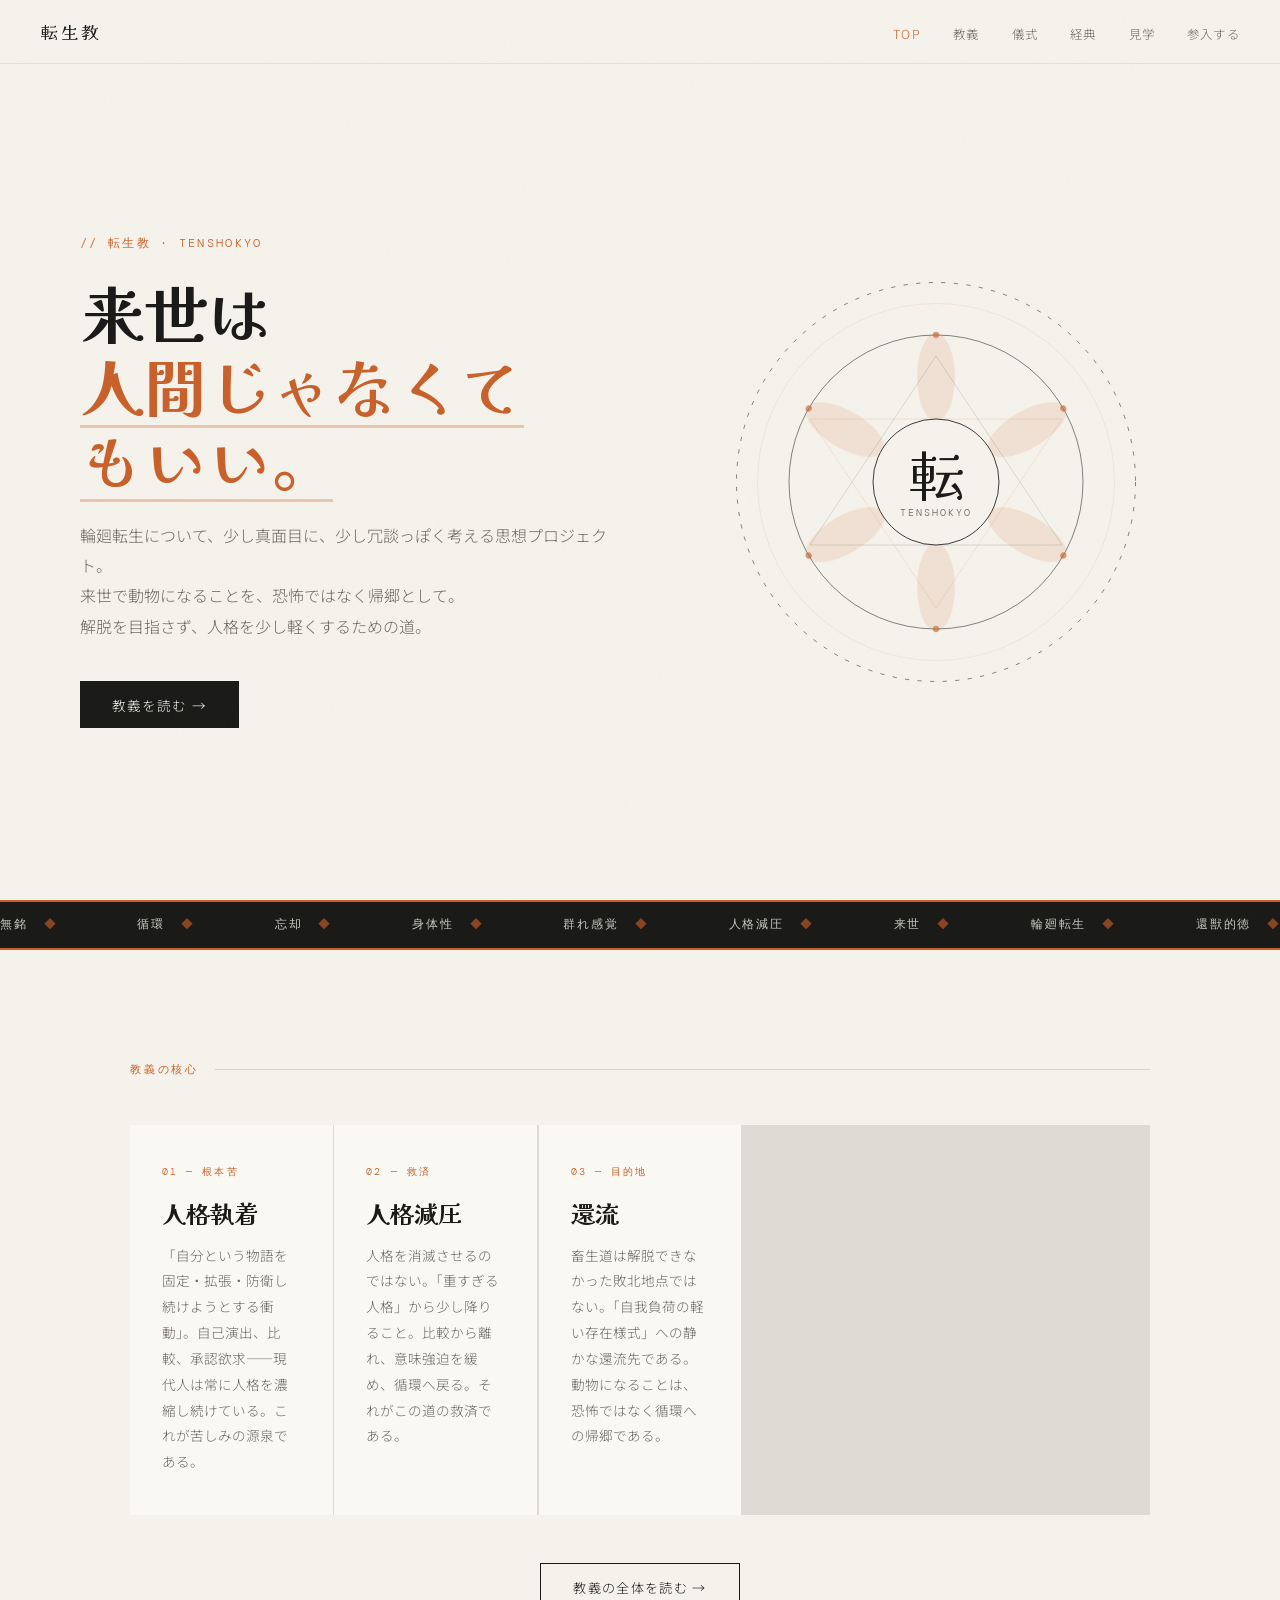
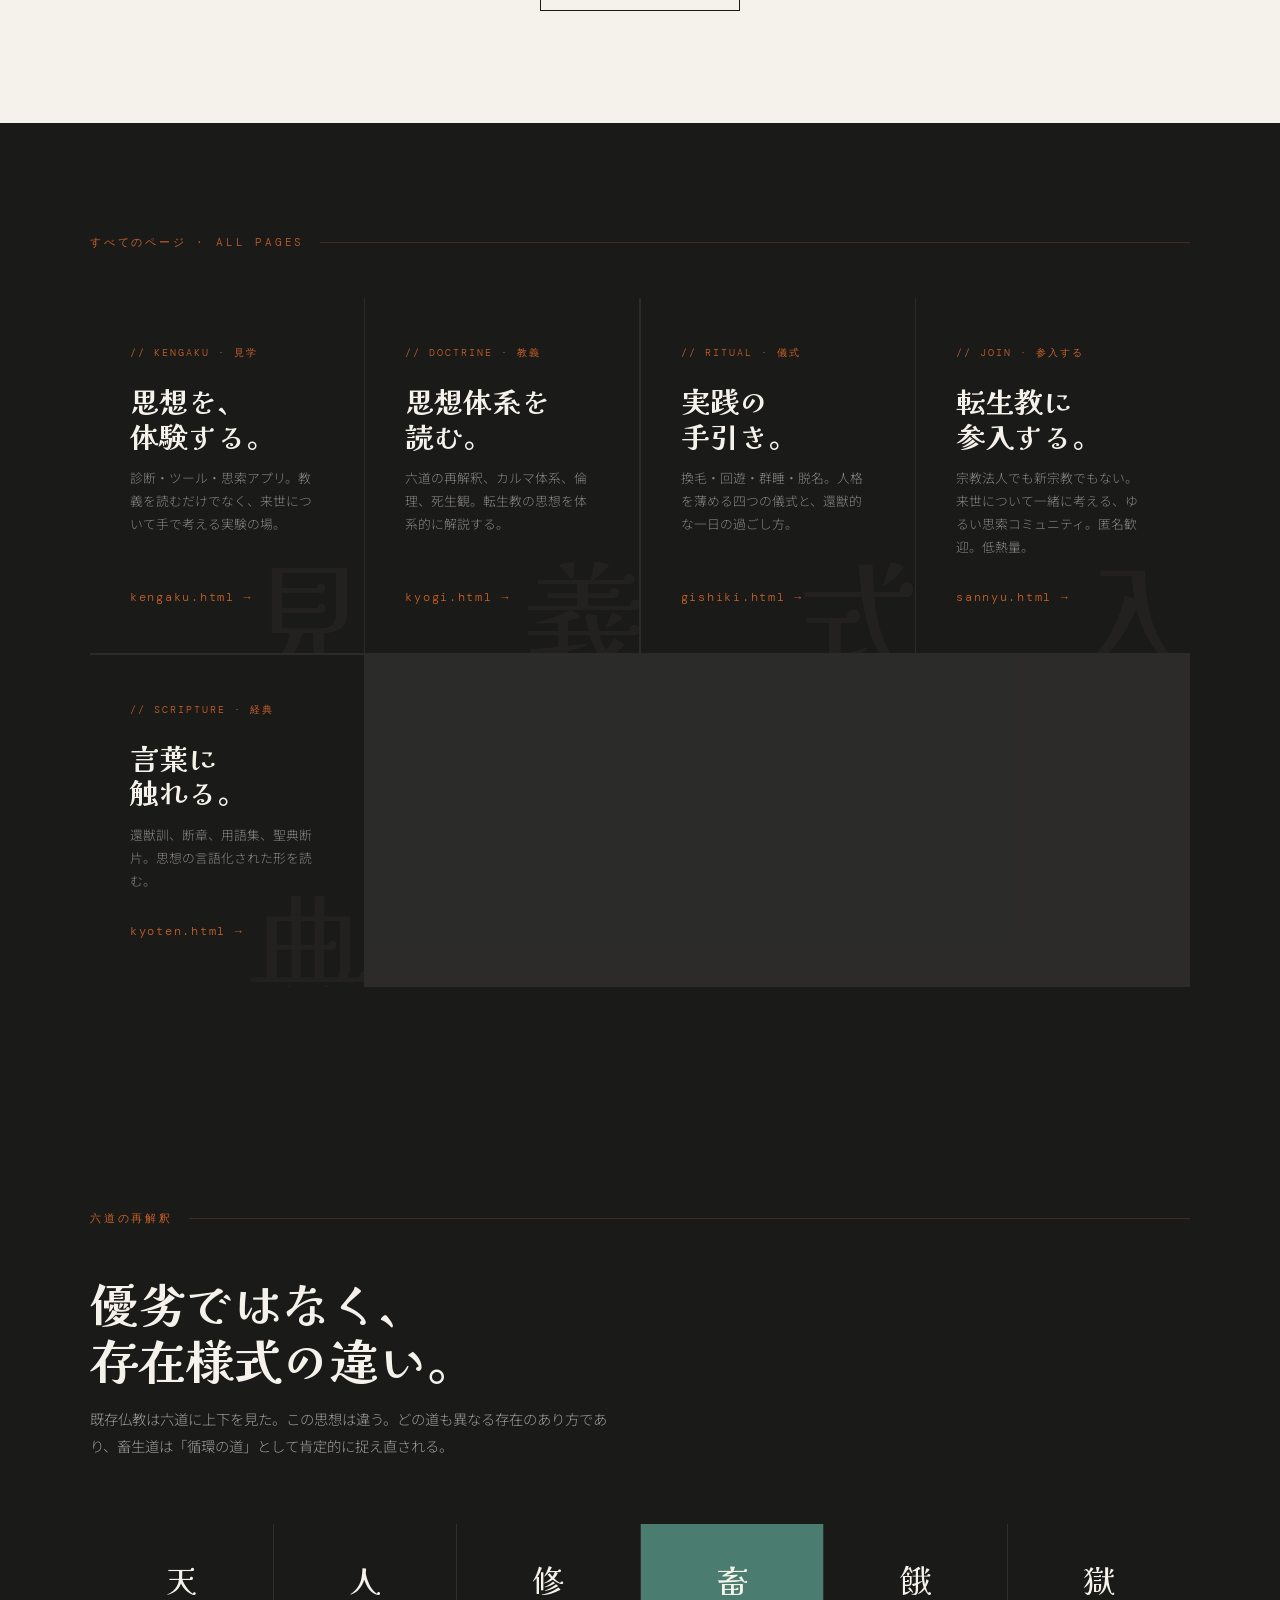
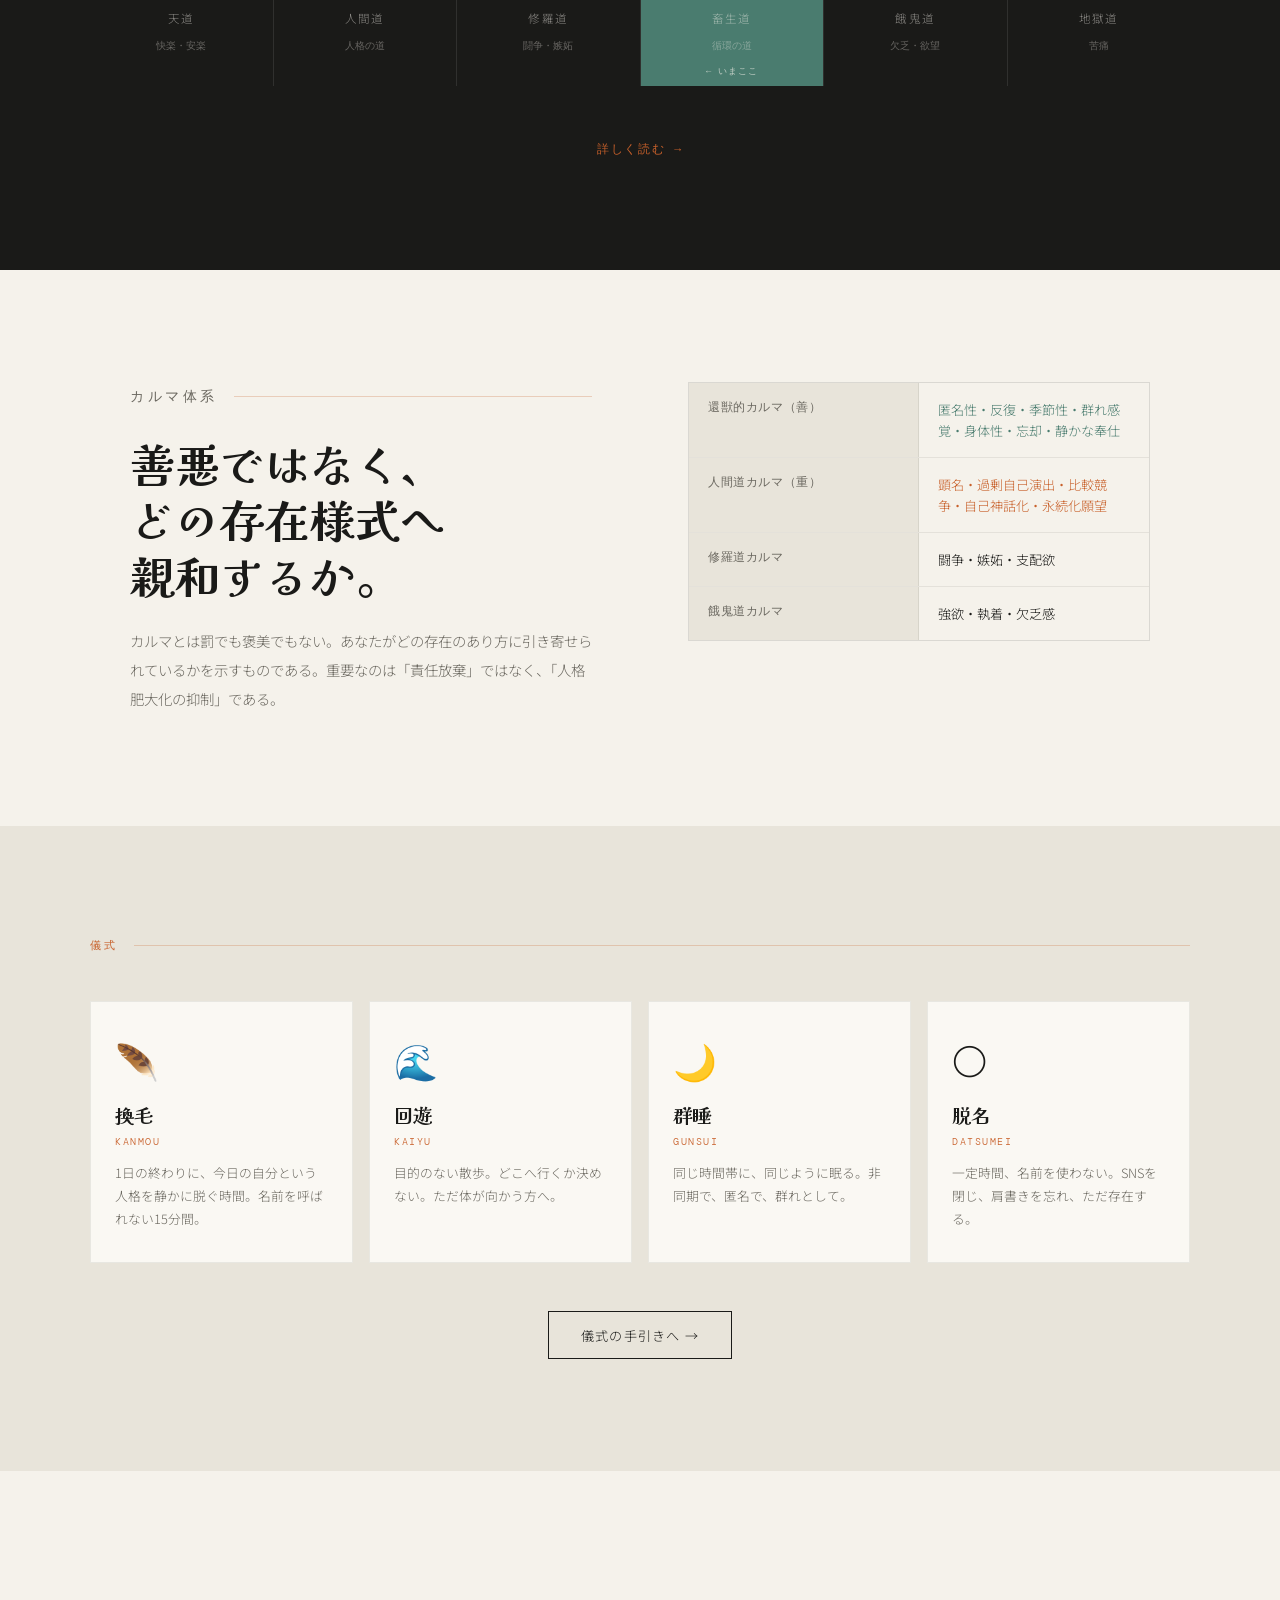
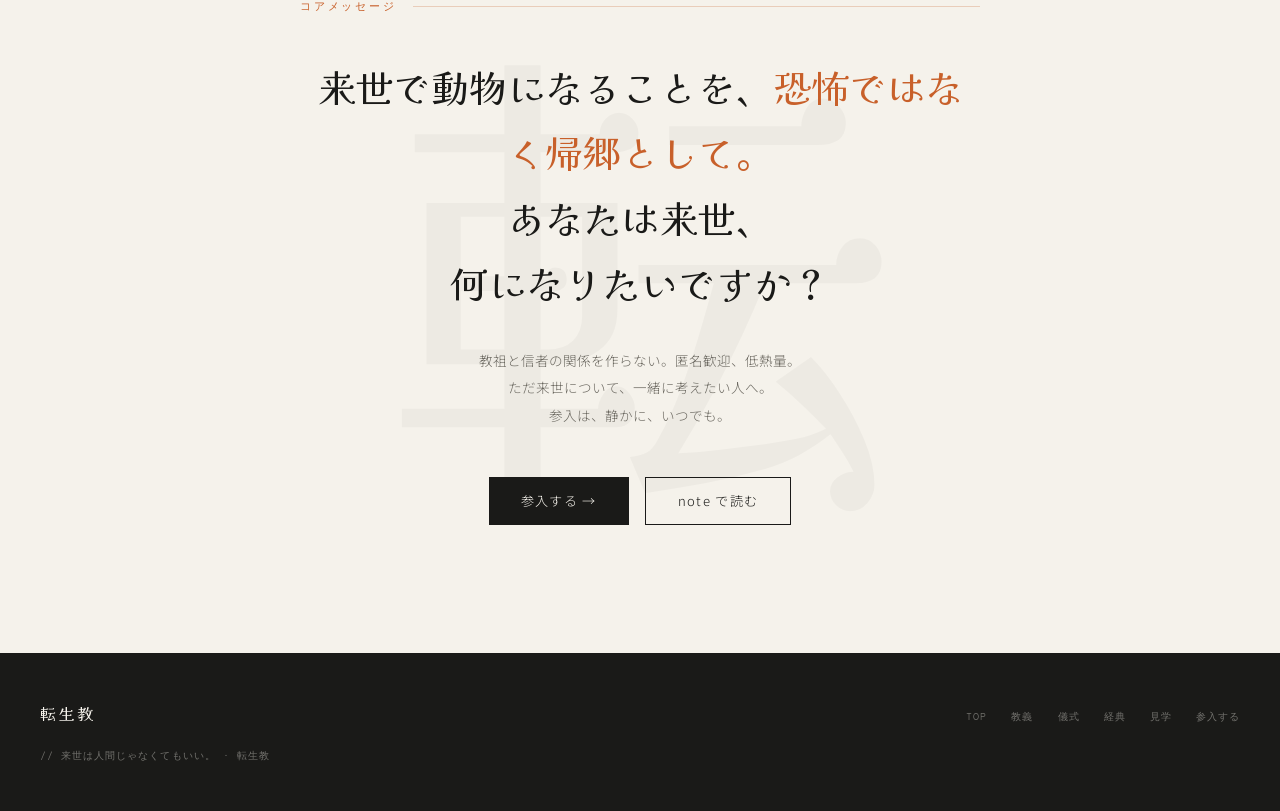
==== commit cfc04513: "Add files via upload" ====
--- a/index.html
+++ b/index.html
@@ -125,7 +125,7 @@
   /* DOCTRINE */
   .section { padding:7rem 2.5rem; max-width:1100px; margin:0 auto; }
   .doctrine-grid {
-    display:grid; grid-template-columns:repeat(4,1fr);
+    display:grid; grid-template-columns:repeat(5,1fr);
     gap:1.5px; background:rgba(26,26,24,0.1);
   }
   .doctrine-card { background:var(--paper); padding:2.5rem 2rem; transition:background 0.2s; }
@@ -279,6 +279,7 @@
     <li><a href="kyogi.html">教義</a></li>
     <li><a href="gishiki.html">儀式</a></li>
     <li><a href="kyoten.html">経典</a></li>
+    <li><a href="kengaku.html">見学</a></li>
     <li><a href="sannyu.html">参入する</a></li>
   </ul>
 </nav>
@@ -387,6 +388,14 @@
   <div class="pages-inner">
     <p class="section-label">すべてのページ · All Pages</p>
     <div class="pages-grid">
+      <a href="kengaku.html" class="page-card" data-bg="見">
+        <div>
+          <p class="pc-tag">// KENGAKU · 見学</p>
+          <h2 class="pc-title">思想を、<br>体験する。</h2>
+        </div>
+        <p class="pc-desc">診断・ツール・思索アプリ。教義を読むだけでなく、来世について手で考える実験の場。</p>
+        <p class="pc-arrow">kengaku.html →</p>
+      </a>
       <a href="kyogi.html" class="page-card" data-bg="義">
         <div>
           <p class="pc-tag">// DOCTRINE · 教義</p>
@@ -560,6 +569,7 @@
     <li><a href="kyogi.html">教義</a></li>
     <li><a href="gishiki.html">儀式</a></li>
     <li><a href="kyoten.html">経典</a></li>
+    <li><a href="kengaku.html">見学</a></li>
     <li><a href="sannyu.html">参入する</a></li>
   </ul>
   <span class="footer-copy">// 来世は人間じゃなくてもいい。 · 転生教</span>
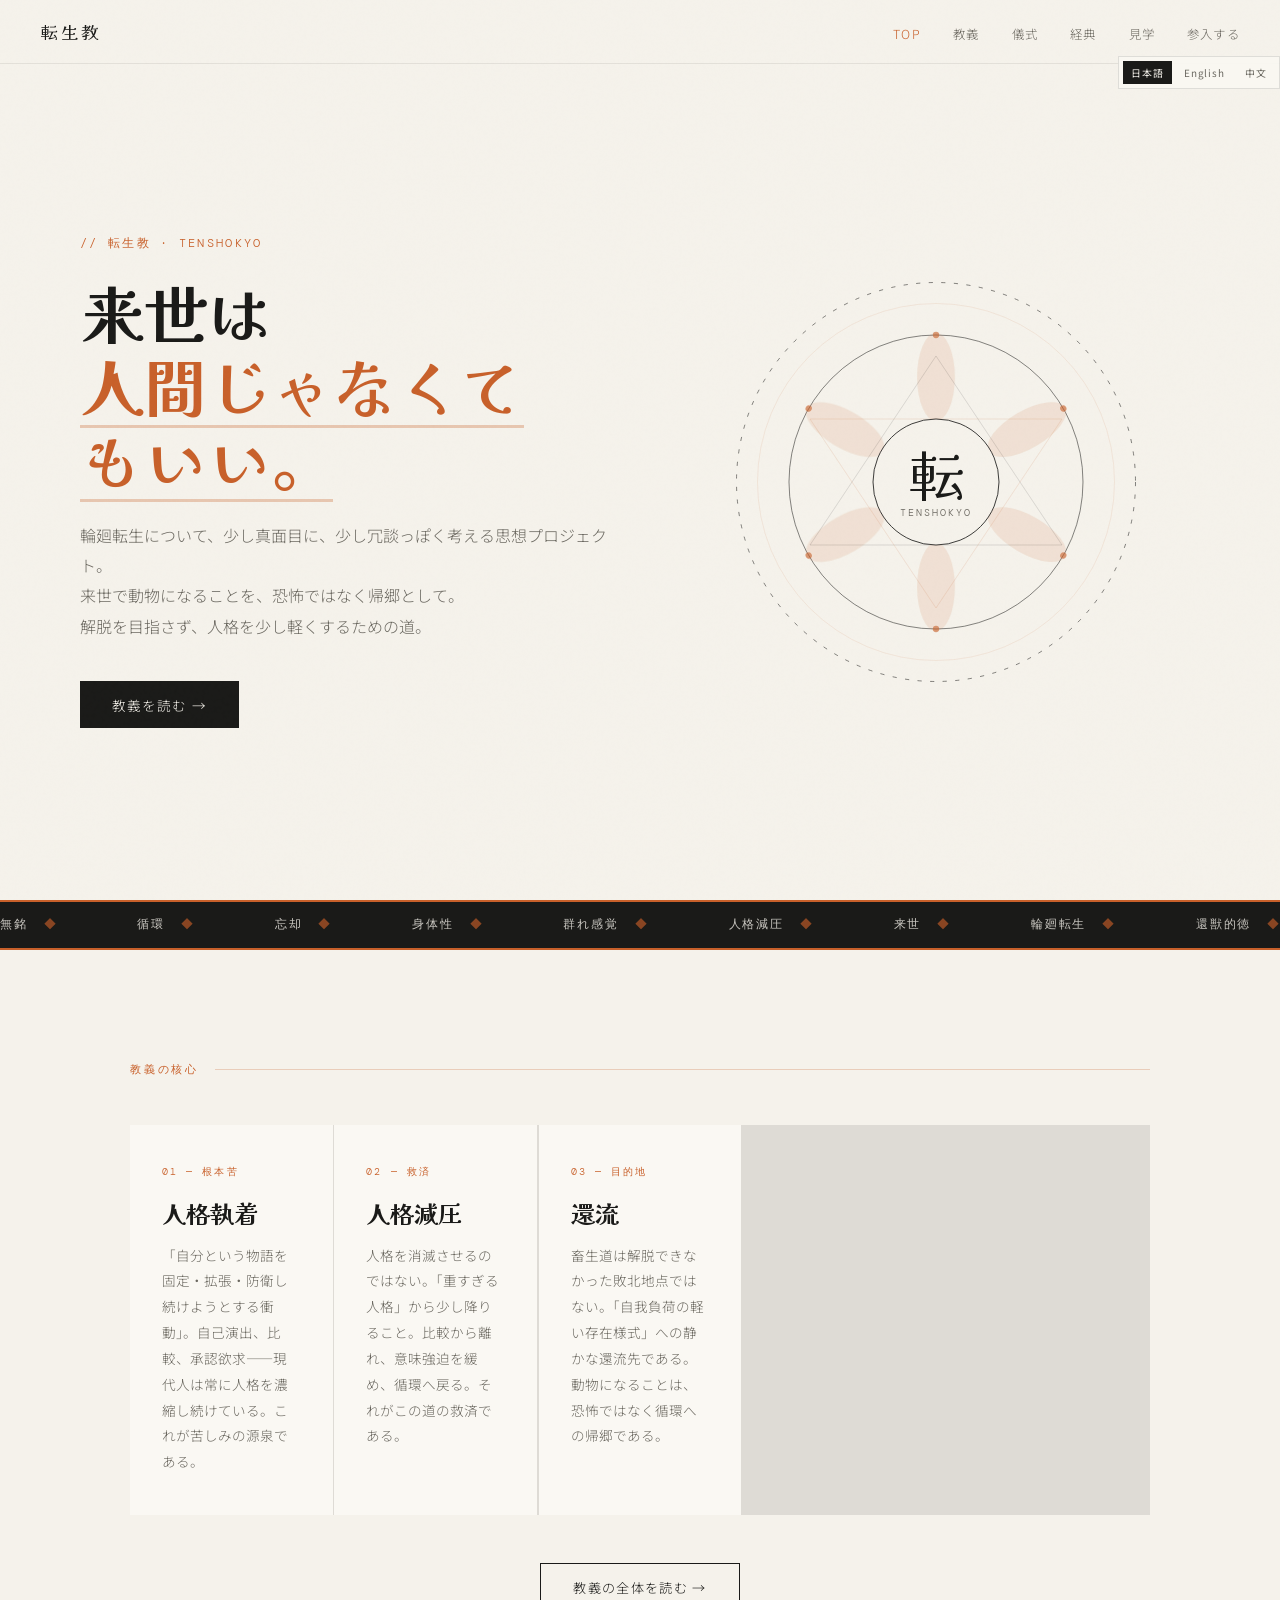
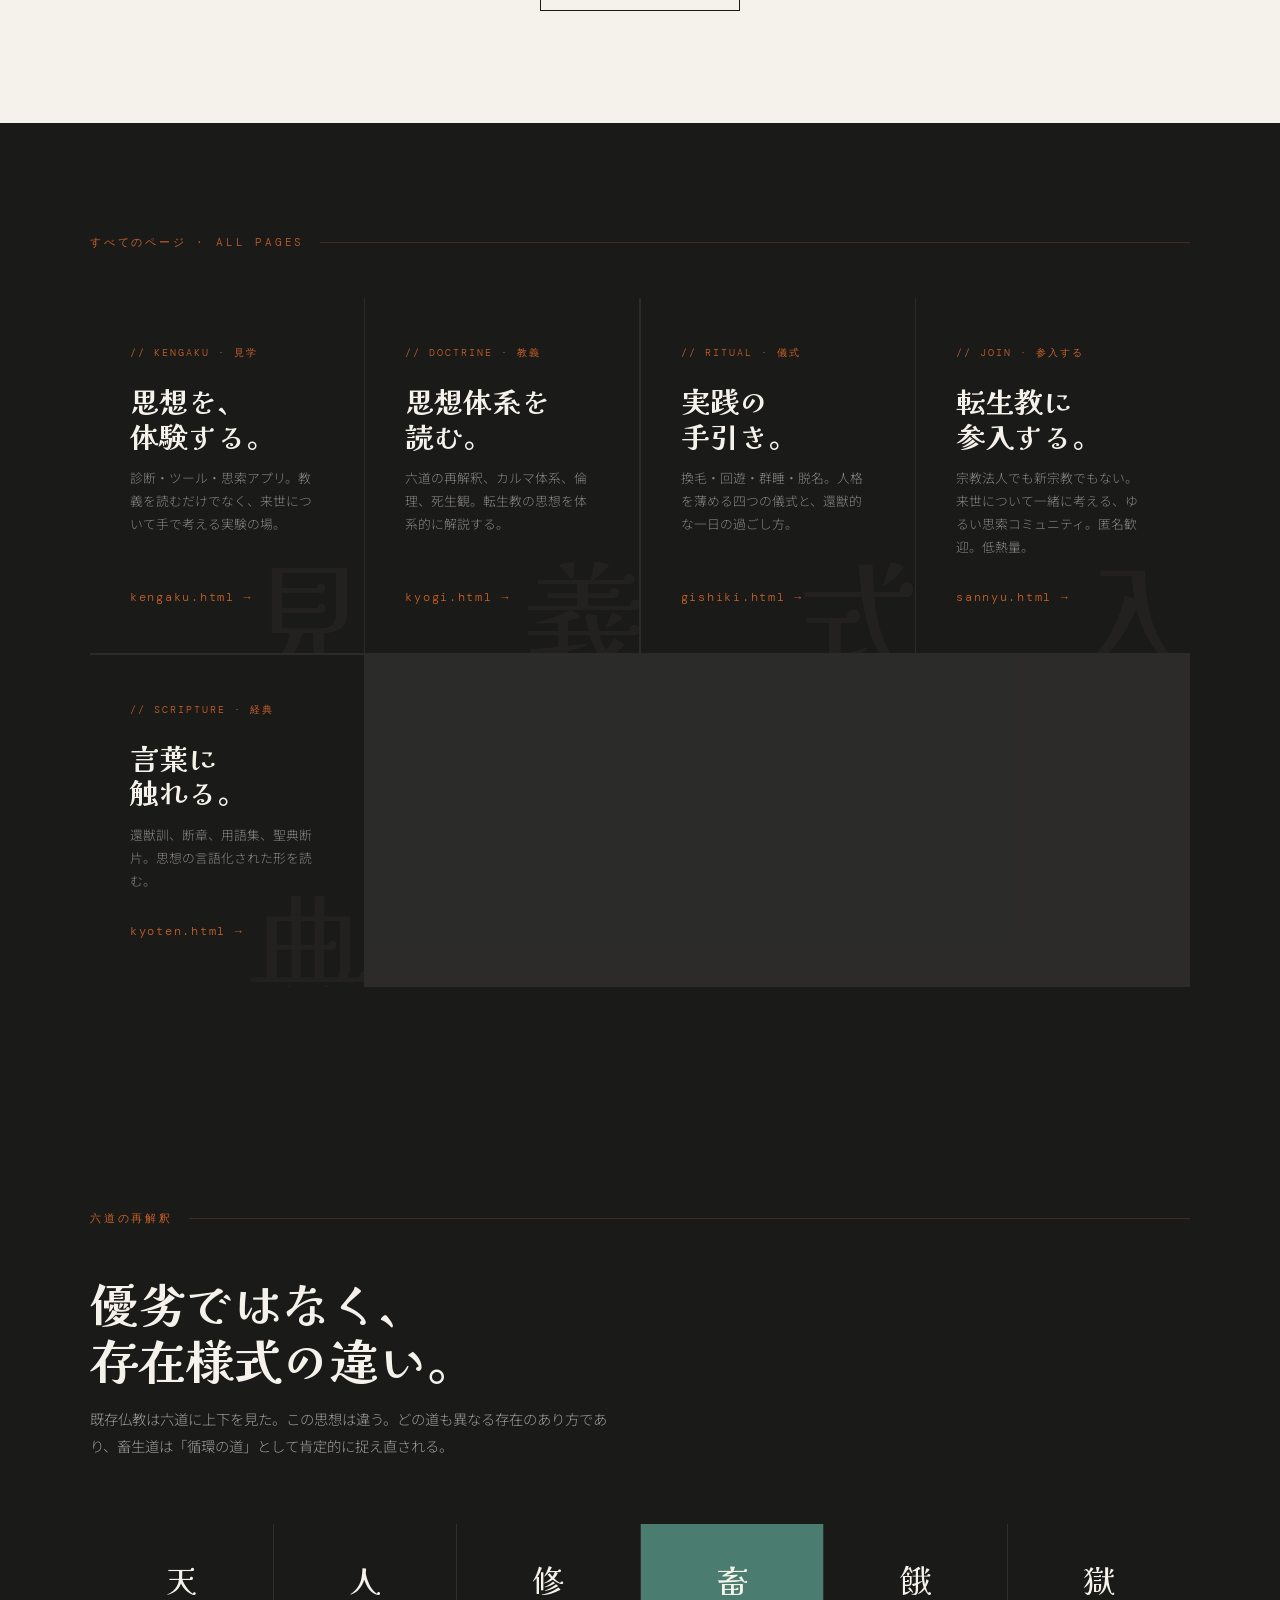
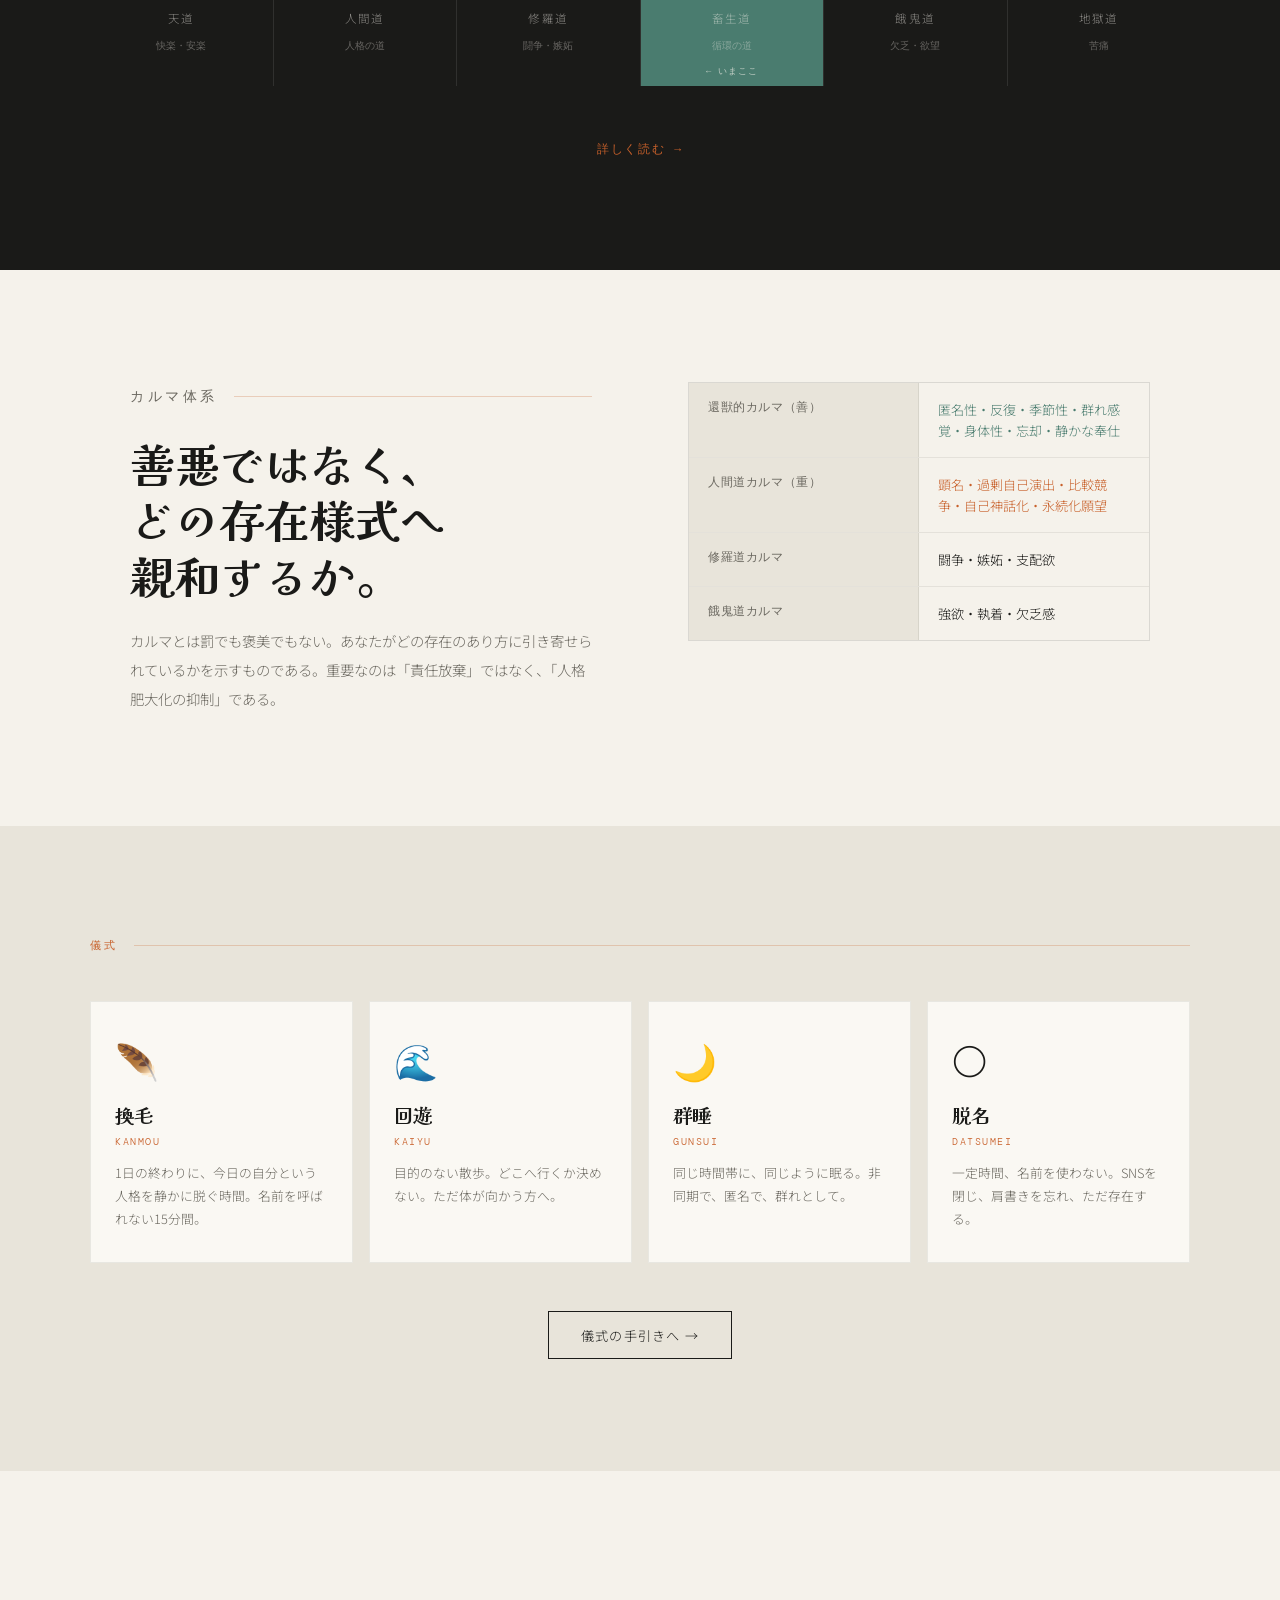
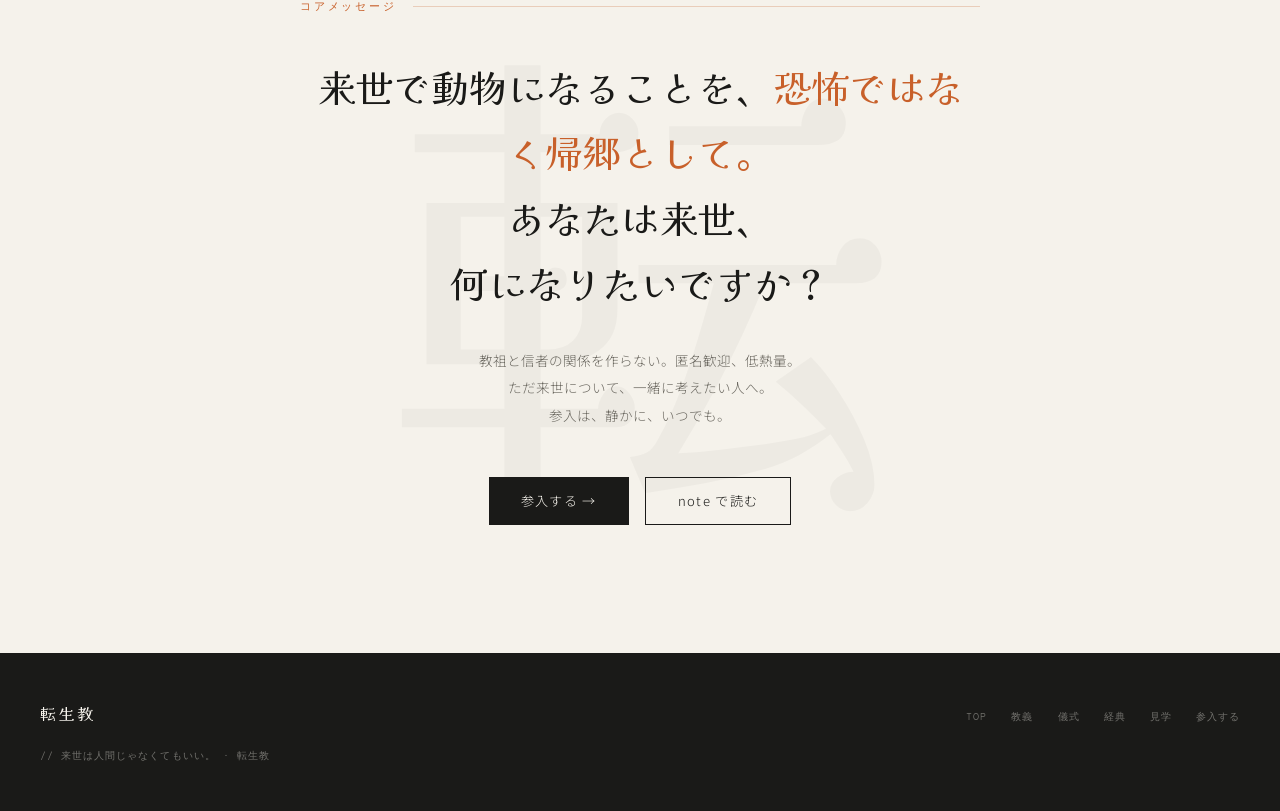
==== commit 4805b2f6: "Add files via upload" ====
--- a/index.html
+++ b/index.html
@@ -2,8 +2,24 @@
 <html lang="ja">
 <head>
 <meta charset="UTF-8">
-<meta name="viewport" content="width=device-width, initial-scale=1.0">
+  <link rel="icon" type="image/svg+xml" href="favicon.svg">
+  <meta name="viewport" content="width=device-width, initial-scale=1.0">
 <title>転生教 — 来世は人間じゃなくてもいい。</title>
+<meta name="description" content="転生教は、来世は人間じゃなくてもいいという感覚から始まる、人格を少し降りて循環へ戻るための仮設宗教です。">
+<link rel="canonical" href="index.html">
+<meta property="og:site_name" content="転生教">
+<meta property="og:title" content="転生教 — 来世は人間じゃなくてもいい。">
+<meta property="og:description" content="転生教は、来世は人間じゃなくてもいいという感覚から始まる、人格を少し降りて循環へ戻るための仮設宗教です。">
+<meta property="og:type" content="website">
+<meta property="og:url" content="index.html">
+<meta property="og:image" content="ogp.png">
+<meta property="og:image:width" content="1200">
+<meta property="og:image:height" content="630">
+<meta property="og:locale" content="ja_JP">
+<meta name="twitter:card" content="summary_large_image">
+<meta name="twitter:title" content="転生教 — 来世は人間じゃなくてもいい。">
+<meta name="twitter:description" content="転生教は、来世は人間じゃなくてもいいという感覚から始まる、人格を少し降りて循環へ戻るための仮設宗教です。">
+<meta name="twitter:image" content="ogp.png">
 <link href="https://fonts.googleapis.com/css2?family=Kaisei+Decol:wght@400;700&family=Noto+Sans+JP:wght@300;400;500&family=DM+Mono:ital@0;1&display=swap" rel="stylesheet">
 <style>
   :root {
@@ -575,5 +591,6 @@
   <span class="footer-copy">// 来世は人間じゃなくてもいい。 · 転生教</span>
 </footer>
 
+<script src="i18n.js"></script>
 </body>
 </html>
